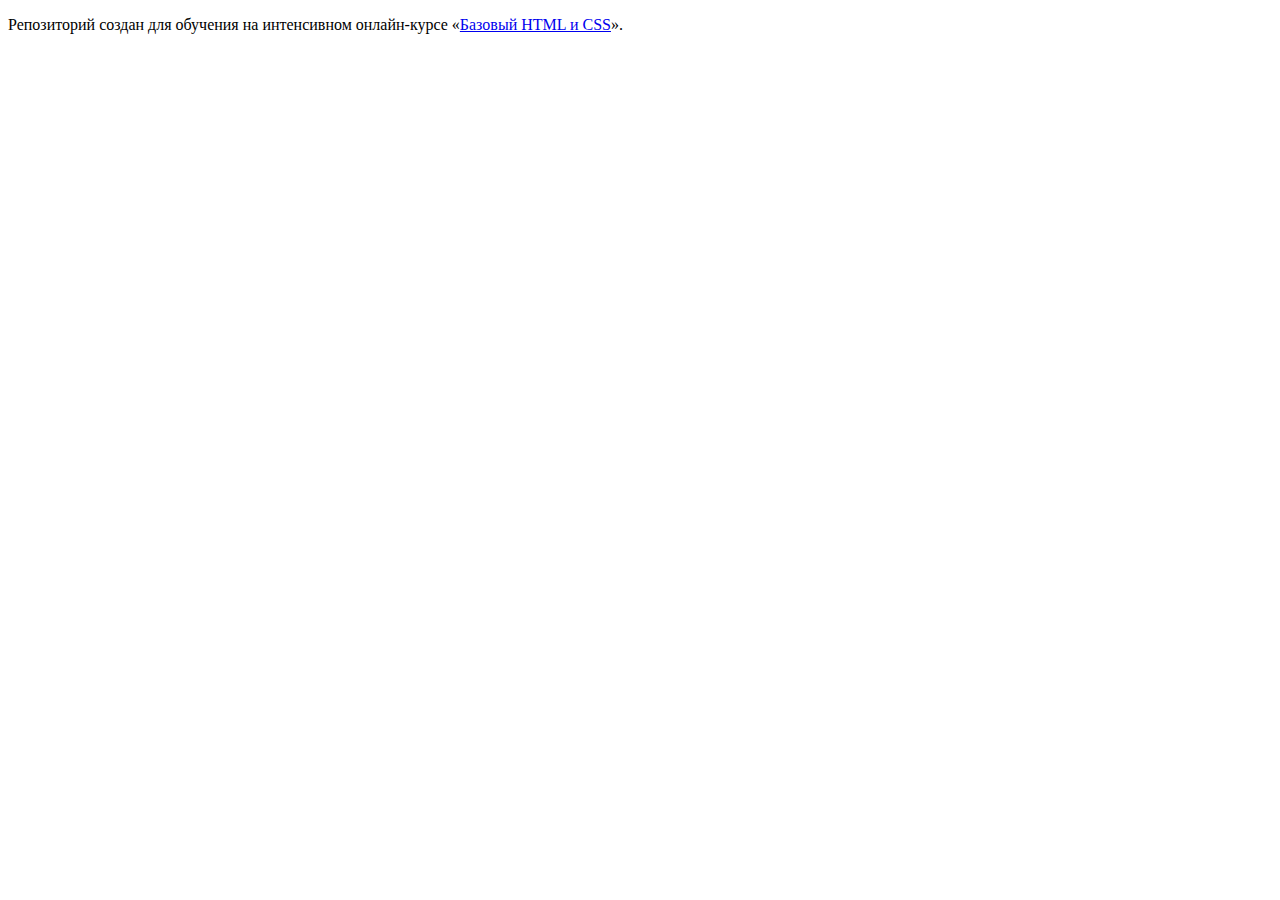
==== index.html @ e2244302 ":hatching_chick:" ====
<!DOCTYPE html>
<html lang="ru">
  <head>
    <meta charset="utf-8">
    <title>HTML Academy: Седона</title>
  </head>
  <body>

    <p>Репозиторий создан для обучения на интенсивном онлайн‑курсе «<a href="https://htmlacademy.ru/intensive/htmlcss">Базовый HTML и CSS</a>».</p>

  </body>
</html>
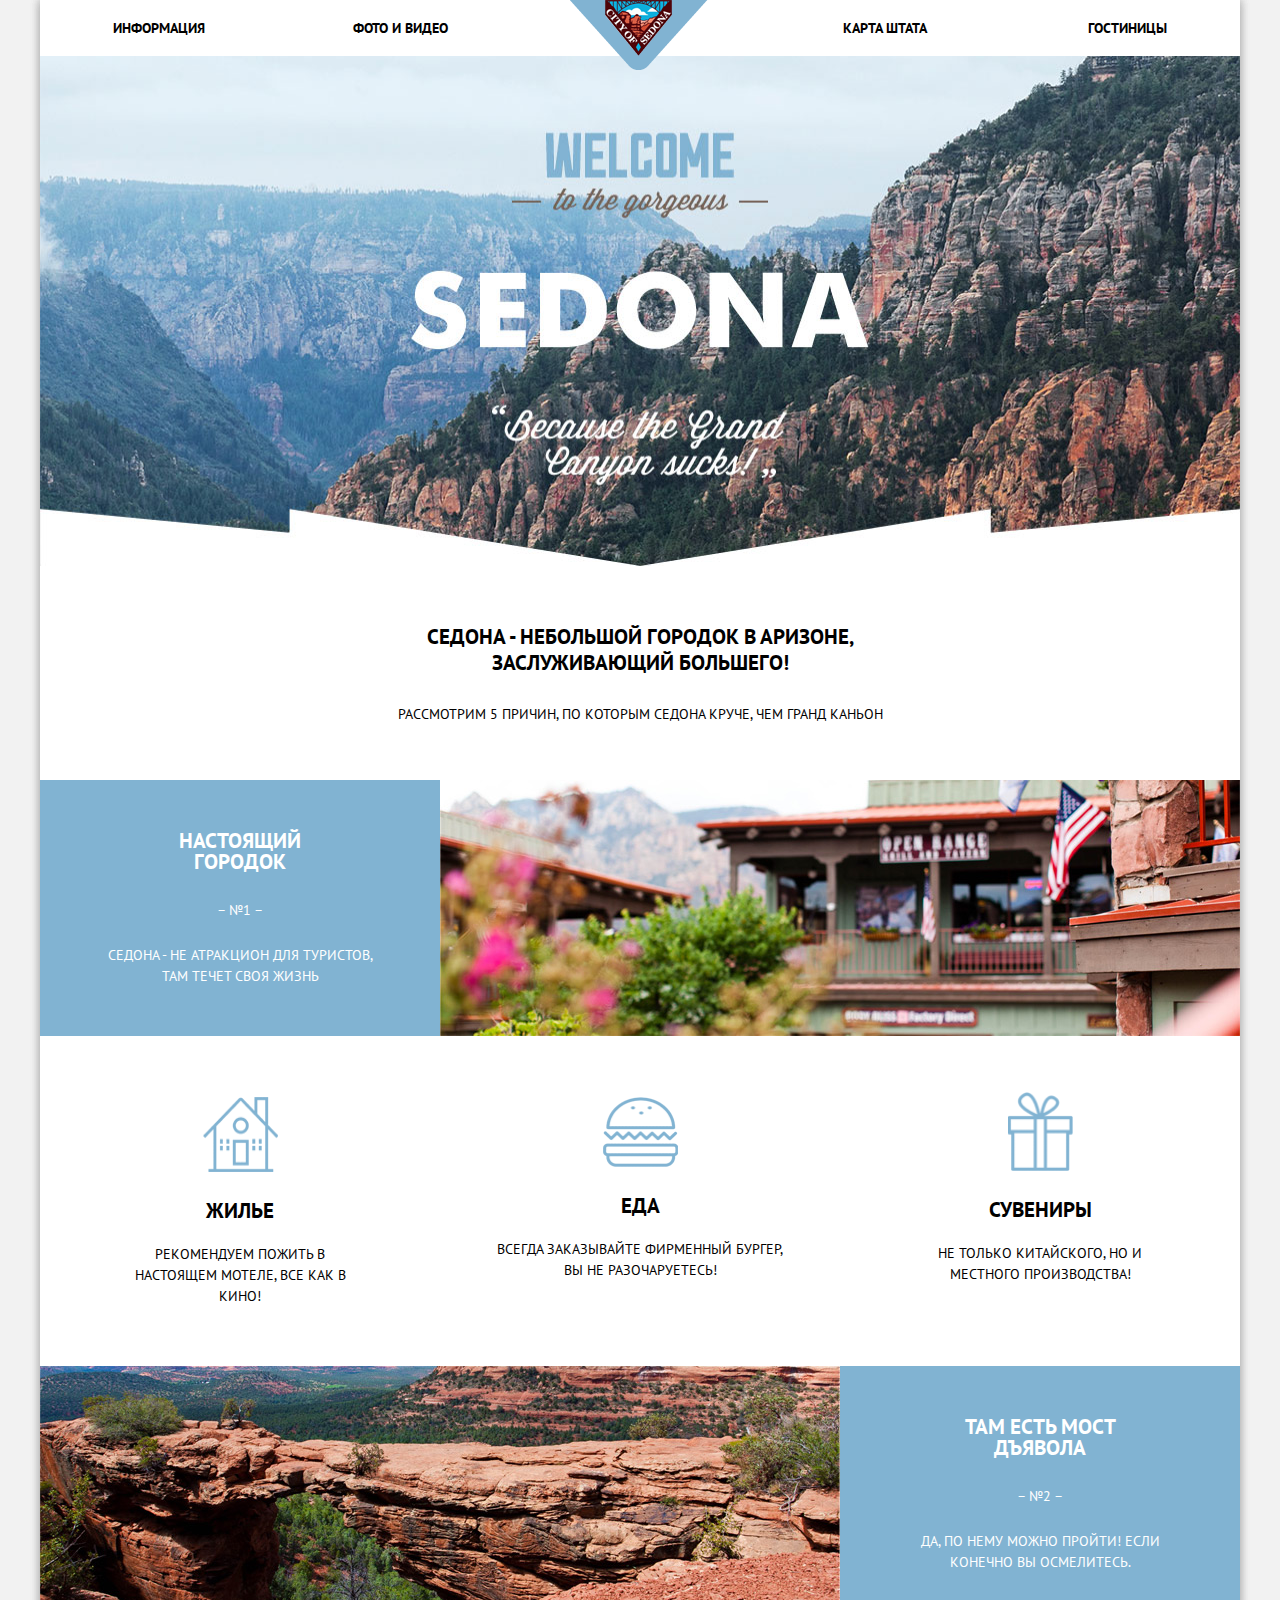
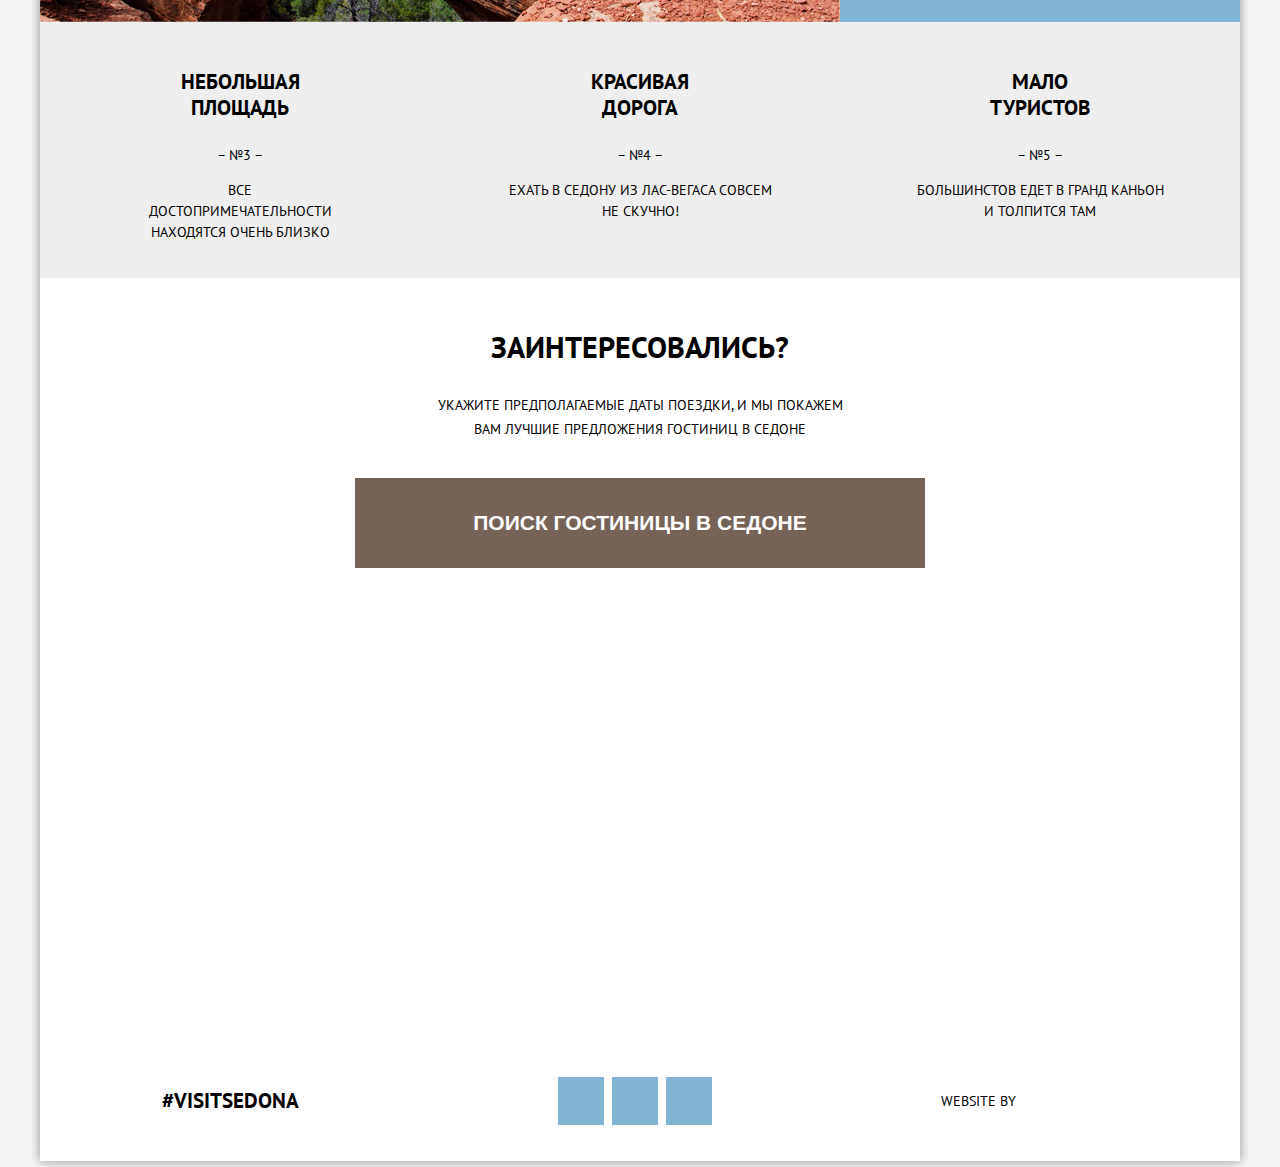
==== commit bc6263d6: "no message" ====
--- a/index.html
+++ b/index.html
@@ -1,12 +1,151 @@
 <!DOCTYPE html>
 <html lang="ru">
-  <head>
-    <meta charset="utf-8">
-    <title>HTML Academy: Седона</title>
-  </head>
-  <body>
-
-    <p>Репозиторий создан для обучения на интенсивном онлайн‑курсе «<a href="https://htmlacademy.ru/intensive/htmlcss">Базовый HTML и CSS</a>».</p>
-
-  </body>
-</html>
+    <head>
+        <meta charset="utf-8">
+        <title>Welcome Sedona</title>
+        <link rel="stylesheet" href="css/normalize.css">
+        <link href="https://fonts.googleapis.com/css?family=PT+Sans:400,700&subset=cyrillic" rel="stylesheet">
+        <link href="css/style_sedona.css" rel="stylesheet" type="text/css">
+    </head>
+    <body class="background_index">
+<!--Меню-хэйдер-->
+        <header class="main_header">
+            <div class="container clearfix">
+                <a href="sedona_index.html"><img class="logo" src="img/sedona_logo.png" width="138" height="70" alt="Sedona"></a>
+                <nav class="main_navigation">
+                    <ul class="main">
+                        <li class="main_1">
+                            <a href="#">Информация</a>
+                        </li>
+                        <li class="main_2">
+                            <a href="#">Фото и Видео</a>
+                        </li>
+                        <li class="main_3">
+                            <a href="sedona_hotels.html">Гостиницы</a>
+                        </li>
+                        <li class="main_4">
+                            <a href="#">Карта штата</a>
+                        </li>
+                    </ul>
+                </nav>
+            </div>
+        </header>
+        <main class="container clearfix">
+<!--Welcome Sedona-->
+            <div class="sedona_welcome">
+                <img class="welcome" src="img/welcome_sedona.jpg" width="1200" height="510" alt="Welcome sedona">
+                <div class="sedona_text">
+                    <h2 class="text_1">Седона - небольшой городок в Аризоне, заслуживающий большего!</h2>
+                    <p class="text_2">Рассмотрим 5 причин, по которым Седона круче, чем Гранд Каньон</p>
+                </div>
+            </div>
+<!--Блок с фото-->
+            <div class="blue_class">
+            <div class="blue">
+                <h2 class="text_3">Настоящий городок</h2>
+                <div class="namber_1">&ndash; №1 &ndash;</div>
+                <p class="text_4">Седона - не атракцион для туристов, там течет своя жизнь</p>
+            </div>
+            <div class="blue_img">
+                <img class="img" src="img/a_real_town.jpg" width="800" height="256" alt="Настоящий городок">
+            </div>
+            </div>
+<!--Блоки с картинками-->
+            <div class="white_class">
+            <div class="white_1">
+                <img class="img_1" src="img/housing.png" width="75" height="75" alt="Жилье">
+                <h2 class="text_1">Жилье</h2>
+                <p class="text_2">Рекомендуем пожить в настоящем мотеле, все как в кино!</p>
+            </div>
+            <div class="white_2">
+                <img class="img_2" src="img/food.png" width="75" height="70" alt="Еда">
+                <h2 class="text_1">Еда</h2>
+                <p class="text_2">Всегда заказывайте фирменный бургер, вы не разочаруетесь!</p>
+            </div>
+            <div class="white_3">
+                <img class="img_3" src="img/souvenirs.png" width="65" height="79" alt="Сувениры">
+                <h2 class="text_1">Сувениры</h2>
+                <p class="text_2">Не только китайского, но и местного производства!</p>
+            </div>
+            </div>
+<!--Блок с фото-->
+            <div class="blue_class_2">
+                <div class="blue_img_1">
+                    <img class="img" src="img/bridge_devil.jpg" width="800" height="256" alt="Мост дьявола">
+                </div>
+            <div class="blue_1">
+                <h2 class="text_3">Там есть мост дъявола</h2>
+                <div class="namber_1">&ndash; №2 &ndash;</div>
+                <p class="text_4">Да, по нему можно пройти! Если конечно вы осмелитесь.</p>
+            </div>
+            </div>
+<!--Блоки без картинок-->
+            <div class="no_img">
+            <div class="gray_1">
+                <h2 class="text_1">Небольшая площадь</h2>
+                <div class="nambe">&ndash; №3 &ndash;</div>
+                <p class="text_2">Все достопримечательности находятся очень близко</p>
+            </div>
+            <div class="gray_2">
+                <h2 class="text_1">Красивая дорога</h2>
+                <div class="namber">&ndash; №4 &ndash;</div>
+                <p class="text_2">Ехать в Седону из Лас-Вегаса совсем не скучно!</p>
+            </div>
+            <div class="gray_3">
+                <h2 class="text_1">Мало туристов</h2>
+                <div class="namber">&ndash; №5 &ndash;</div>
+                <p class="text_2">Большинстов едет в Гранд Каньон и толпится там</p>
+            </div>
+            </div>
+<!--Текст-->
+            <div class="bottom_text">
+                <b class="text_5">Заинтересовались?</b>
+                <p class="text_6">Укажите предполагаемые даты поездки, и мы покажем вам лучшие предложения гостиниц в Седоне</p>
+            </div>
+<!--Форма поиска гостиниц-->
+            <div class="the_form">
+                    <button type="button" class="hotel">Поиск гостиницы в Седоне</button>
+                <form class="form_date" action="location.href='/'" method="get">
+                <div class="form_container">
+                    <label class="date date_1" for="date_number">Дата заезда:</label>
+                    <input class="field field_1" type="text" name="date_number" id="date_number" value="" placeholder="24 апреля 2016">
+                        <div class="calendar_1"></div>
+                    <label class="date date_2" for="date_number_1">Дата выезда:</label>
+                    <input class="field field_2" type="text" name="date_number_1" id="date_number_1" value="" placeholder="24 апреля 2016">
+                        <div class="calendar_2"></div>
+                <div class="number">
+                    <label class="adult" for="date_number_2">Взрослые:</label><button class="minus" type="button">&minus;</button><input class="field_mail" type="text" name="date_number_2" id="date_number_2" value="" placeholder="0"><button type="button" class="plus">&plus;</button>
+                    <label class="children" for="date_number_3">Дети:</label><button class="minus" type="button">&minus;</button><input class="field_mail" type="text" name="date_number_3" id="date_number_3" value="" placeholder="0"><button class="plus" type="button">&plus;</button>
+                </div>
+                    <button type="submit" class="to_find" value="go">Найти</button>
+                </form>
+                </div>
+            </div>
+<!--Карта-->
+            <div class="map">
+            <div class="map_img">
+                <iframe src="https://www.google.com/maps/embed?pb=!1m18!1m12!1m3!1d593490.4819024269!2d-112.06731503618497!3d34.74040788567775!2m3!1f0!2f0!3f0!3m2!1i1024!2i768!4f13.1!3m3!1m2!1s0x872da132f942b00d%3A0x5548c523fa6c8efd!2z0KHQtdC00L7QvdCwLCDQkNGA0LjQt9C-0L3QsCA4NjMzNg!5e0!3m2!1sru!2sus!4v1472592412136" width="1200" height="593" style="border:0" allowfullscreen=""></iframe>
+            </div>
+            </div>
+        </main>
+<!--Футер-->
+        <footer class="footer">
+            <div class="container clearfix">
+                <div class="main_footer">
+                    <span class="footer_text">#visitsedona</span>
+                <div class="footer_social">
+                    <a class="social_btn social_btn_tw" href="#">Twitter</a>
+                    <a class="social_btn social_btn_fb" href="#">Facebook</a>
+                    <a class="social_btn social_btn_yt" href="#">Youtube</a>
+                </div>
+                <div class="footer_copyright">
+                    <p class="footer_text_1">Website by</p>
+                    <a class="footer_img" href="https://htmlacademy.ru"></a>
+                </div>
+                </div>
+            </div>
+        </footer>
+        <script src="js/jquery-3.1.0.min.js"></script>
+        <script src="js/script.js"></script>
+    </body>
+</html>--- a/css/style_sedona.css
+++ b/css/style_sedona.css
@@ -0,0 +1,1219 @@
+html,
+body {
+    font-family: PT Sans, Arial;
+    font-size: 14px;
+    line-height: 21px;
+    color: #000000;
+    text-transform: uppercase;
+    background: #f2f2f2;
+    width: 1200px;
+    margin: 0 auto;
+    box-shadow: 
+        1px 0 10px 0 rgba(0, 0, 0, 0.1),
+        -1px 0 10px 0 rgba(0, 0, 0, 0.1);
+}
+
+.background_index {
+    background-color: #ffffff;
+}
+
+.background_hotels {
+    background: #ffffff url(../img/background_hotels.jpg) no-repeat;
+    background-size: 1200px 218px;
+    background-position: center top 55px;
+}
+
+.clearfix::after {
+    content: "";
+    display: table;
+    clear: both;
+}
+
+.container {
+    position: relative;
+    width: 1200px;
+    margin: 0 auto;
+}
+
+/*Меню*/
+
+.main_header {
+    margin: 0 auto;
+}
+
+.logo {
+    position: absolute;
+    left: 530px;
+    z-index: 1;
+}
+
+.main_navigation {
+    margin: 0 73px;
+    min-height: 56px;
+    font-weight: bold;
+}
+
+.main_1 {
+    float: left;
+    width: 240px;
+    text-align: left;
+}
+
+.main_2 {
+    float: left;
+    width: 240px;
+    text-align: left;
+}
+
+.main_3 {
+    float: right;
+    width: 240px;
+    text-align: right;
+}
+
+.main_4 {
+    float: right;
+    width: 240px;
+    text-align: right;
+}
+
+.main_navigation a {
+    display: block;
+    padding: 15px 0;
+    color: #000000;
+    text-decoration: none;
+}
+
+.main_navigation a:hover {
+    color: #81b3d2;
+}
+
+.main_navigation a:active {
+    color: #b2b2b2;
+}
+
+.activ_menu a {
+    display: block;
+    padding: 15px 0;
+    color: #766357;
+    text-decoration: none;
+    cursor: pointer;
+}
+
+.activ_menu a:hover {
+    color: #8a7d75;
+}
+
+.activ_menu a:active {
+    color: #d6d0cc;
+}
+
+.main {
+    margin: 0;
+    padding: 0;
+    list-style: none;
+    font-size: 0;
+}
+
+.main_navigation li {
+    display: inline-block;
+    vertical-align: top;
+    font-size: 14px;
+    line-height: 26px;
+}
+
+/*Главная страница, основная часть*/
+
+.sedona_welcome {
+    width: 1200px;
+    height: 724px;
+}
+
+.sedona_text {
+    width: 576px;
+    margin: 0 auto;
+    text-align: center;
+}
+
+.text_1 {
+    margin-top: 52px;
+    margin-bottom: 28px;
+    font-size: 21px;
+    line-height: 26px;
+}
+
+.text_2 {
+    margin-bottom: 52px;
+}
+
+/*Блоки с фото*/
+
+.blue {
+    float:left;
+    background: #81b3d2;
+    width: 400px;
+    height: 170px;
+    padding-top: 33px;
+    padding-bottom: 53px;
+    color: #ffffff;
+    text-align: center;
+}
+
+.blue .text_3 {
+    padding-bottom: 10px;
+    padding-left: 139px;
+    padding-right: 139px;
+}
+
+.blue .text_4 {
+    padding-top: 10px;
+    padding-left: 56px;
+    padding-right: 56px;
+}
+
+.blue_img {
+    float: left;
+    line-height: 1px;
+}
+
+.blue_1 {
+    float:left;
+    background: #81b3d2;
+    width: 400px;
+    height: 170px;
+    padding-top: 33px;
+    padding-bottom: 53px;
+    color: #ffffff;
+    text-align: center;
+}
+
+.blue_1 .text_3 {
+    padding-bottom: 10px;
+    padding-left: 120px;
+    padding-right: 120px;
+}
+
+.blue_1 .text_4 {
+    padding-top: 10px;
+    padding-left: 49px;
+    padding-right: 49px;
+}
+
+.blue_img_1 {
+    float: left;
+    line-height: 1px;
+}
+
+/*Блоки с картинкой*/
+
+.white_class {
+    float: left;
+    text-align: center;
+    height: 242px;
+    padding-bottom: 88px;
+}
+
+.img_1 {
+    text-align: center;
+    margin-top: 61px;
+}
+
+.img_2 {
+    text-align: center;
+    margin-top: 61px;
+}
+
+.img_3 {
+    text-align: center;
+    margin-top: 56px;
+}
+
+.white_1 {
+    float:left;
+    width: 400px;
+}
+
+.white_2 {
+    float: left;
+    width: 400px;
+}
+
+.white_3 {
+    float:right;
+    width: 400px;
+}
+
+.white_1 .text_1 {
+    margin-top: 20px;
+    margin-bottom: 0px;
+}
+
+.white_1 .text_2 {
+    margin: 0 73px;
+    margin-top: 20px;
+}
+
+.white_2 .text_1 {
+    margin-top: 20px;
+    margin-bottom: 0px;
+}
+
+.white_2 .text_2 {
+    margin: 0 55px;
+    margin-top: 20px;
+}
+
+.white_3 .text_1 {
+    margin-top: 20px;
+    margin-bottom: 0px;
+}
+
+.white_3 .text_2 {
+    margin: 0 63px;
+    margin-top: 20px;
+}
+
+/*Блоки без картинки*/
+
+.no_img {
+    float: left;
+    background: #eeeeee;
+    text-align: center;
+    height: 256px;
+}
+
+.gray_1 {
+    float: left;
+    width: 400px;
+}
+
+.gray_2 {
+    float: left;
+    width: 400px;
+}
+
+.gray_3 {
+    float: left;
+    width: 400px;
+}
+
+.gray_1 .text_1 {
+     margin: 47px 140px 24px 140px;
+}
+
+.gray_1 .text_2 {
+    margin: 0 96px;
+    margin-top: 14px;
+}
+
+.gray_2 .text_1 {
+    margin: 47px 150px 24px 150px;
+}
+
+.gray_2 .text_2 {
+    margin: 0 68px;
+    margin-top: 14px;
+}
+
+.gray_3 .text_1 {
+     margin: 47px 150px 24px 150px;
+}
+
+.gray_3 .text_2 {
+    margin: 0 70px;
+    margin-top: 14px;
+}
+
+/*Текст*/
+
+.bottom_text {
+    clear: both;
+    width: 576px;
+    height: 193px;
+    margin: 0 auto;
+    padding-top: 57px;
+    padding-bottom: 40px;
+    text-align: center;
+}
+
+.text_5 {
+    font-size: 30px;
+    line-height: 24px
+}
+
+.text_6 {
+    padding-top: 29px;
+    margin: 0 75px;
+    line-height: 24px
+}
+
+/*Выпадающая форма*/
+
+.hotel {
+    float: left;
+    position: absolute;
+    bottom: 473px;
+    left: 315px;
+    width: 570px;
+    background: #766357;
+    color: #ffffff;
+    padding: 33px 0;
+    font-size: 21px;
+    font-weight: bold;
+    text-align: center;
+    text-transform: uppercase;
+    border: none;
+    outline: none;
+    z-index: 3;
+    cursor: pointer;
+}
+
+.form_date {
+    display: none;
+    position: absolute;
+    float: left;
+    width: 570px;
+    margin: 0 315px;
+    z-index: 2;
+    background: #ffffff;
+    box-shadow: 0 5px 10px 0 rgba(0, 0, 0, 0.1);
+    font-weight: bold;
+}
+
+.animation {
+    display: block;
+    animation: bounce 0.1s;
+}
+
+@keyframes bounce {
+    0%{height: 0;}
+    100%{height: 350px;}
+}
+
+@keyframes to_find {
+    0%{opacity: 0;}
+    100%{opacity: 1;}
+}
+
+.form_container {
+    width: 460px;
+    margin: 55px 55px;
+}
+
+.date_1 {
+    padding-right: 21px;
+    animation: to_find 0.5s;
+}
+
+
+.date_2 {
+    padding-right: 18px;
+}
+
+.field {
+    position: relative;
+    width: 335px;
+    padding: 10px 0px 10px 10px;
+    background: #f2f2f2;
+    border: none;
+    outline: none;
+    text-transform: uppercase;
+    animation: to_find 0.5s;
+}
+
+.field:hover {
+    background: #ebebeb;
+}
+
+.field:focus {
+    background: #ffffff;
+    outline: 2px solid #ebebeb;
+}
+
+.field_1 {
+    margin-bottom: 30px;
+}
+
+.field_2 {
+    margin-bottom: 30px;
+}
+
+.calendar_1 {
+    position: absolute;
+    background-image: url(../img/spritesheet.png);
+    background-position: -5px -288px;
+    background-position:  no-repeat;
+    width: 30px;
+    height: 30px;
+    left: 480px;
+    top: 65px;
+    z-index: 3;
+    cursor: pointer;
+    animation: to_find 0.5s;
+}
+
+.calendar_2 {
+    position: absolute;
+    background-image: url(../img/spritesheet.png);
+    background-position: -5px -288px;
+    background-position:  no-repeat;
+    width: 30px;
+    height: 30px;
+    left: 480px;
+    top: 135px;
+    z-index: 3;
+    cursor: pointer;
+    animation: to_find 0.5s;
+}
+
+.calendar_1:hover {
+    background-position: -5px -354px;
+}
+
+.calendar_2:hover {
+    background-position: -5px -354px;
+}
+
+.calendar_1:active {
+    background-position: -5px -460px;
+}
+
+.calendar_2:active {
+    background-position: -5px -460px;
+}
+
+.field_mail {
+    width: 40px;
+    padding: 5px 0;
+    border: none;
+    outline: none;
+    background: #f2f2f2;
+    text-align: center;
+    line-height: 26px;
+    vertical-align: top;
+    text-transform: uppercase;
+    border: none;
+    animation: to_find 0.5s;
+}
+
+.field_mail:hover {
+    background: #ebebeb;
+}
+
+.field_mail:focus {
+    background: #ffffff;
+    outline: 2px solid #ebebeb;
+}
+
+.minus {
+    width: 40px;
+    padding: 5px 0;
+    border: none;
+    outline: none;
+    background: #f2f2f2;
+    color: #a9a9a9;
+    font-size: 21px;
+    line-height: 26px;
+    vertical-align: top;
+    cursor: pointer;
+    animation: to_find 0.5s;
+}
+
+.minus:hover {
+    color: #000000;
+}
+
+.minus:active {
+    color: #81b3d2;
+}
+
+.plus {
+    width: 40px;
+    padding: 5px 0;
+    border: none;
+    outline: none;
+    background: #f2f2f2;
+    color: #a9a9a9;
+    font-size: 21px;
+    line-height: 26px;
+    cursor: pointer;
+    animation: to_find 0.5s;
+}
+
+.plus:hover {
+    color: #000000;
+}
+
+.plus:active {
+    color: #81b3d2;
+}
+
+.adult {
+    padding-right: 38px;
+    animation: to_find 0.5s;
+}
+
+.children {
+    padding-right: 22px;
+    padding-left: 45px;
+    animation: to_find 0.5s;
+}
+
+.to_find {
+    display: inline-block;
+    width: 460px;
+    margin-top: 55px;
+    border: none;
+    outline: none;
+    font-size: 21px;
+    line-height: 26px;
+    font-weight: bold;
+    text-transform: uppercase;
+    color: #ffffff;
+    background: #81b3d2;
+    padding: 15px 190px;
+    cursor: pointer;
+    animation: to_find 0.5s;
+}
+
+.to_find:hover {
+    background: #669ec0;
+}
+
+.to_find:active {
+    color: rgba(255, 255, 255, 0.3);
+}
+
+.map {
+    position: relative;
+    height: 473px;
+}
+
+.map_img {
+    position: absolute;
+    height: 593px;
+    width: 1200px;
+}
+
+input::-webkit-input-placeholder {
+  font-weight: 700;
+  color: black;
+  text-transform: uppercase;
+
+  opacity: 1;
+}
+
+input::-moz-placeholder {
+  font-weight: 700;
+  color: black;
+  text-transform: uppercase;
+
+  opacity: 1;
+}
+
+input:-ms-input-placeholder {
+  font-weight: 700;
+  color: black;
+  text-transform: uppercase;
+
+  opacity: 1;
+}
+
+/*hotels, основная часть*/
+
+
+/*Фильтр-checkbox*/
+
+.choice_form {
+    width: 1060px;
+    height: 218px;
+    margin: 0 70px;
+}
+
+.name_list {
+    font-size: 16px;
+    line-height: 21px;
+    font-weight: bold;
+    color: #ffffff;
+}
+
+.list {
+    list-style: none;
+    padding-left: 0;
+    padding-top: 20px;
+}
+
+.list li {
+    padding-bottom: 20px;
+}
+
+.list_1 {
+    position: relative;
+    color: #ffffff;
+    margin-left: 15px;
+    font-size: 14px;
+    line-height: 21px;
+    vertical-align: top;
+}
+
+.list input[type="checkbox"] {
+    display: none;
+}
+
+.list input[type="checkbox"] + label {
+    cursor: pointer;
+}
+
+.list input[type="checkbox"] + label::before {
+    content: "";
+    display: inline-block;
+    height: 26px;
+    width: 22x;
+    margin: 0 5px 0 0;
+    background-image: url(../img/spritesheet.png);
+    background-repeat: no-repeat;
+}
+
+.list input[type="checkbox"] + label::before {
+    width: 26px;
+    height: 22px;
+    background-position: -5px -5px;
+}
+
+.list input[type="checkbox"]:checked + label::before {
+    width: 26px;
+    height: 22px;
+    background-position: -5px -37px;
+}
+
+.list input[type="checkbox"]:disabled + label::before {
+    width: 26px;
+    height: 22px;
+    background-position: -5px -150px;
+}
+
+.list input[type="checkbox"]:checked:disabled + label::before {
+    width: 26px;
+    height: 22px;
+    background-position: -5px -182px;
+}
+
+.main_form_1 {
+    float: left;
+    width: 240px;
+    margin-top: 30px;
+}
+
+.main_form_1 ul {
+    margin: 0;
+}
+
+.main_form_2 {
+    float: left;
+    width: 288px;
+    margin-top: 30px;
+}
+
+.main_form_2 ul {
+    margin: 0;
+}
+
+/*Сложный фильтр*/
+
+.main_form_3 {
+    float: right;
+    margin: 30px 0;
+    width: 330px;
+    color: #ffffff;
+    text-transform: uppercase;
+}
+
+.filter_range_title {
+    margin-bottom: 9px;
+    font-weight: 600;
+    font-size: 16px;
+    line-height: 21px;
+}
+
+.price_controls {
+    position: relative;
+    height: 36px;
+    margin-bottom: 20px;
+    font-size: 0;
+    border: 2px solid #ffffff;
+    border-radius: 2px;
+}
+
+.price_controls::after {
+    content: "";
+    position: absolute;
+    top: 50%;
+    left: 50%;
+    width: 2px;
+    height: 22px;
+    background: #ffffff;
+    transform: translate(-50%, -50%);
+}
+
+.price_controls label {
+    display: inline-block;
+    font-size: 14px;
+    line-height: 38px;
+    vertical-align: top;
+    cursor: pointer;
+}
+
+.price_controls .min_price,
+.price_controls .max_price {
+    width: 90px;
+    padding-left: 65px;
+}
+
+.price_controls input {
+    width: 50px;
+    margin: 0;
+    color: inherit;
+    font: inherit;
+    background: none;
+    border: none;
+    outline: none;
+}
+
+.range_controls {
+    position: relative;
+    margin-bottom: 32px;
+}
+
+.range_controls .scale {
+    height: 2px;
+    background: rgba(255, 255, 255, 0.3);
+}
+
+.range_controls .bar {
+    width: 80%;
+    height: 2px;
+    background: #ffffff;
+}
+
+.range_toggle {
+    position: absolute;
+    top: -9px;
+    width: 4px;
+    height: 4px;
+    background: #ababab;
+    border: 8px solid #ffffff;
+    border-radius: 50%;
+    box-shadow: 0 2px 1px 0 rgba(0, 1, 1, 0.2);
+    cursor: pointer;
+}
+
+.range_toggle:hover {
+    background: #1c4f80;
+}
+
+.range_toggle_min {
+    left: 0;
+}
+
+.range_toggle_max {
+    left: 80%;
+}
+
+.btn_transparent {
+    display: block;
+    margin: 0 auto;
+    padding: 6px 35px;
+    font-size: 14px;
+    line-height: 20px;
+    color: #ffffff;
+    text-transform: uppercase;
+    background: transparent;
+    border: 2px solid #ffffff;
+    border-radius: 2px;
+    outline: none;
+    cursor: pointer;
+}
+
+.btn_transparent:hover {
+    color: #000000;
+    background: #ffffff;
+}
+
+/*Фильтр-сортировака*/
+
+.dop_text {
+    float: left;
+    width: 1200px;
+    border-bottom: 1px solid rgba(0, 0, 0, 0.1);
+}
+
+.choice_list {
+    margin: 0;
+    padding: 0;
+    list-style: none;
+}
+
+.sorting {
+    margin-left: 70px;
+    padding: 32px 0;
+}
+
+.dop_text li {
+    display: inline;
+    padding-right: 30px;
+    vertical-align: top;
+}
+
+.dop_text_1 {
+    float: left;
+    width: 120px;
+    font-size: 21px;
+    line-height: 26px;
+    font-weight: bold;
+    margin-top:  -3px;
+    padding-right: 40px;
+}
+
+.dop_text_2 {
+    float: left;
+    width: 120px;
+    font-size: 12px;
+    line-height: 18px;
+    padding-top: 2px;
+}
+
+.dop_text_3 {
+    text-decoration: none;
+    font-size: 12px;
+    line-height: 18px;
+    color: #d6d0cc;
+    border-bottom: 1px dotted #81b3d2;
+}
+
+.dop_text_3:hover {
+    font-size: 12px;
+    line-height: 18px;
+    color: #81b3d2;
+    border-bottom: 1px dotted #81b3d2;
+}
+
+.dop_text_3:active {
+    font-size: 12px;
+    line-height: 18px;
+    color: #000000;
+    border: none;
+}
+
+.active {
+    font-size: 12px;
+    line-height: 18px;
+    color: #81b3d2;
+    border: none;
+    cursor: pointer;
+}
+
+.triangle {
+    position: absolute;
+    bottom: 490px;
+    right: 73px;
+}
+
+.triangle_no_active {
+    text-decoration: none;
+    color: #cccccc;
+}
+
+.triangle_no_active:hover {
+    color: #000000;
+}
+
+.triangle_no_active:active {
+    color: #81b3d2;
+}
+
+.triangle_active {
+    color: #81b3d2;
+    cursor: pointer;
+}
+
+
+/*Блоки-гостиницы*/
+
+.hotels_container {
+    width: 1200px;
+    margin-top: 90px;
+}
+
+.choice_hotels {
+    padding: 0 70px;
+    border-bottom: 1px solid rgba(0, 0, 0, 0.1);
+}
+
+.hotels {
+    float: left;
+    padding: 30px 0;
+    width: 530px;
+    margin-right: 290px;   
+}
+
+.head {
+    display: inline-block;
+    text-decoration: none;
+    font-size: 21px;
+    line-height: 26px;
+    font-weight: bold;
+    color: #000000;
+    margin-top: -10px;
+}
+
+.head:hover {
+    color: #81b3d2;
+}
+
+.head:active {
+    color: #b2b2b2;
+}
+
+.img_hotels {
+    display: inline-block;
+    margin-right: 30px;
+    vertical-align: top;
+}
+
+.block_hotels {
+    display: inline-block;
+    width: 260px;
+    vertical-align: top;
+}
+
+.text_hotels_1 {
+    float: left;
+    width: 110px;
+    margin-right: 3px;
+    margin-bottom: 13px;
+    padding-top: 10px;
+}
+
+.text_hotels_2 {
+    float: left;
+    width: 140px;
+    margin-bottom: 13px;
+    padding-top: 10px;
+}
+
+.detailed_button {
+    width: 110px;
+    text-decoration: none;
+    color: #ffffff;
+    font-weight: bold;
+    background: #81b3d2;
+    padding: 5px 15px;
+    margin-right: 3px;
+}
+
+.detailed_button:hover {
+    background: #669ec0;
+}
+
+.detailed_button:active {
+    color: rgba(255, 255, 255, 0.3);
+}
+
+.reservation_buttom {
+    width: 140px;
+    border: none;
+    color: #ffffff;
+    font-weight: bold;
+    text-decoration: none;
+    background: #766357;
+    padding: 5px 15px;
+}
+
+.reservation_buttom:hover {
+    background: #604e43;
+}
+
+.reservation_buttom:active {
+    color: rgba(255, 255, 255, 0.3);
+}
+
+.star {
+    float:right;
+    width: 240px;
+    padding-top: 10px;
+    padding-bottom: 30px;
+    text-align: right;
+}
+
+.text_hotels_3 {
+    display: inline-block;
+    width: 110px;
+    padding: 5px 0;
+    margin-top: 40px;
+    font-size: 14px;
+    list-style: 21px;
+    background: #f2f2f2;
+    text-align: center;
+}
+
+.star_1 {
+    display: inline-block;
+    margin-left: 90px;
+    margin-top: 15px;
+    background: url(../img/spritesheet.png) no-repeat center;
+    width: 89px;
+    height: 17px;
+    background-position: -5px -123px;
+}
+
+.star_2 {
+    display: inline-block;
+    margin-left: 90px;
+    margin-top: 15px;
+    background: url(../img/spritesheet.png) no-repeat center;
+    width: 42px;
+    height: 17px;
+    background-position: -5px -69px;
+}
+
+.star_3 {
+    display: inline-block;
+    margin-left: 90px;
+    margin-top: 15px;
+    background: url(../img/spritesheet.png) no-repeat center;
+    width: 65px;
+    height: 17px;
+    background-position: -5px -96px;
+}
+
+/*Футер*/
+
+.footer {
+    position: relative;
+    z-index: 2;
+}
+
+.footer:before {
+    position: absolute;
+    content: "";
+    width: 100%;
+    height: 100%;
+    left: 0;
+    top: 0;
+    opacity: .9;
+    background-color: #fff;
+    z-index: -1;
+}
+
+.main_footer {
+    margin: 0 70px;
+    text-align: center;
+}
+
+
+.footer_text {
+    float: left;
+    width: 240px;
+    padding: 47px 0;
+    margin-right: 85px;
+    font-size: 21px;
+    line-height: 26px;
+    font-weight: bold;
+}
+
+.footer_social {
+    float: left;
+    width: 400px;
+    padding: 36px 0;
+    margin-right: 85px;
+}
+
+.social_btn {
+    display: inline-block;
+    width: 46px;
+    height: 48px;
+    margin: 0 2px;
+    font-size: 0;
+    vertical-align: top;
+    text-decoration: none;
+}
+
+.social_btn_tw {
+    background: #81b3d2 url(../img/spritessocial.png) no-repeat center;
+    background-position: 5px -106px;
+}
+                    
+.social_btn_fb {
+    background: #81b3d2 url(../img/spritessocial.png) no-repeat center;
+    background-position: 8px -35px;
+}
+                    
+.social_btn_yt {
+    background: #81b3d2 url(../img/spritessocial.png) no-repeat center;
+    background-position: 3px -142px;
+}
+
+.social_btn_tw:hover {
+    background: #669ec0 url(../img/spritessocial.png) no-repeat center;
+    background-position: 5px -106px;
+}
+                    
+.social_btn_fb:hover {
+    background: #669ec0 url(../img/spritessocial.png) no-repeat center;
+    background-position: 8px -35px;
+}
+                    
+.social_btn_yt:hover {
+    background: #669ec0 url(../img/spritessocial.png) no-repeat center;
+    background-position: 3px -142px;
+}
+
+.social_btn_tw:active {
+    background: #81b3d2 url(../img/spritessocial.png) no-repeat center;
+    background-position: 5px -71px;
+}
+                    
+.social_btn_fb:active {
+    background: #81b3d2 url(../img/spritessocial.png) no-repeat center;
+    background-position: 8px 4px;
+}
+                    
+.social_btn_yt:active {
+    background: #81b3d2 url(../img/spritessocial.png) no-repeat center;
+    background-position: 3px -178px;
+}
+
+.footer_copyright {
+    float: left;
+    width: 240px;
+    padding-top: 36px;
+    padding-bottom: 35px;
+}
+
+.footer_text_1 {
+    display: inline-block;
+    padding-right: 6px;
+}
+
+.footer_img {
+    display: inline-block;
+    vertical-align: middle;
+    padding-top: -5px;
+    background-image: url(../img/spritesheet.png);
+    background-position: no-repeat;
+    width: 113px;
+    height: 39px;
+    background-position: -5px -639px;
+}
+
+.footer_img:hover {
+    width: 113px;
+    height: 39px;
+    background-position: -5px -688px;
+}
+
+.footer_img:active {
+    width: 113px;
+    height: 39px;
+    background-position: -5px -590px;
+}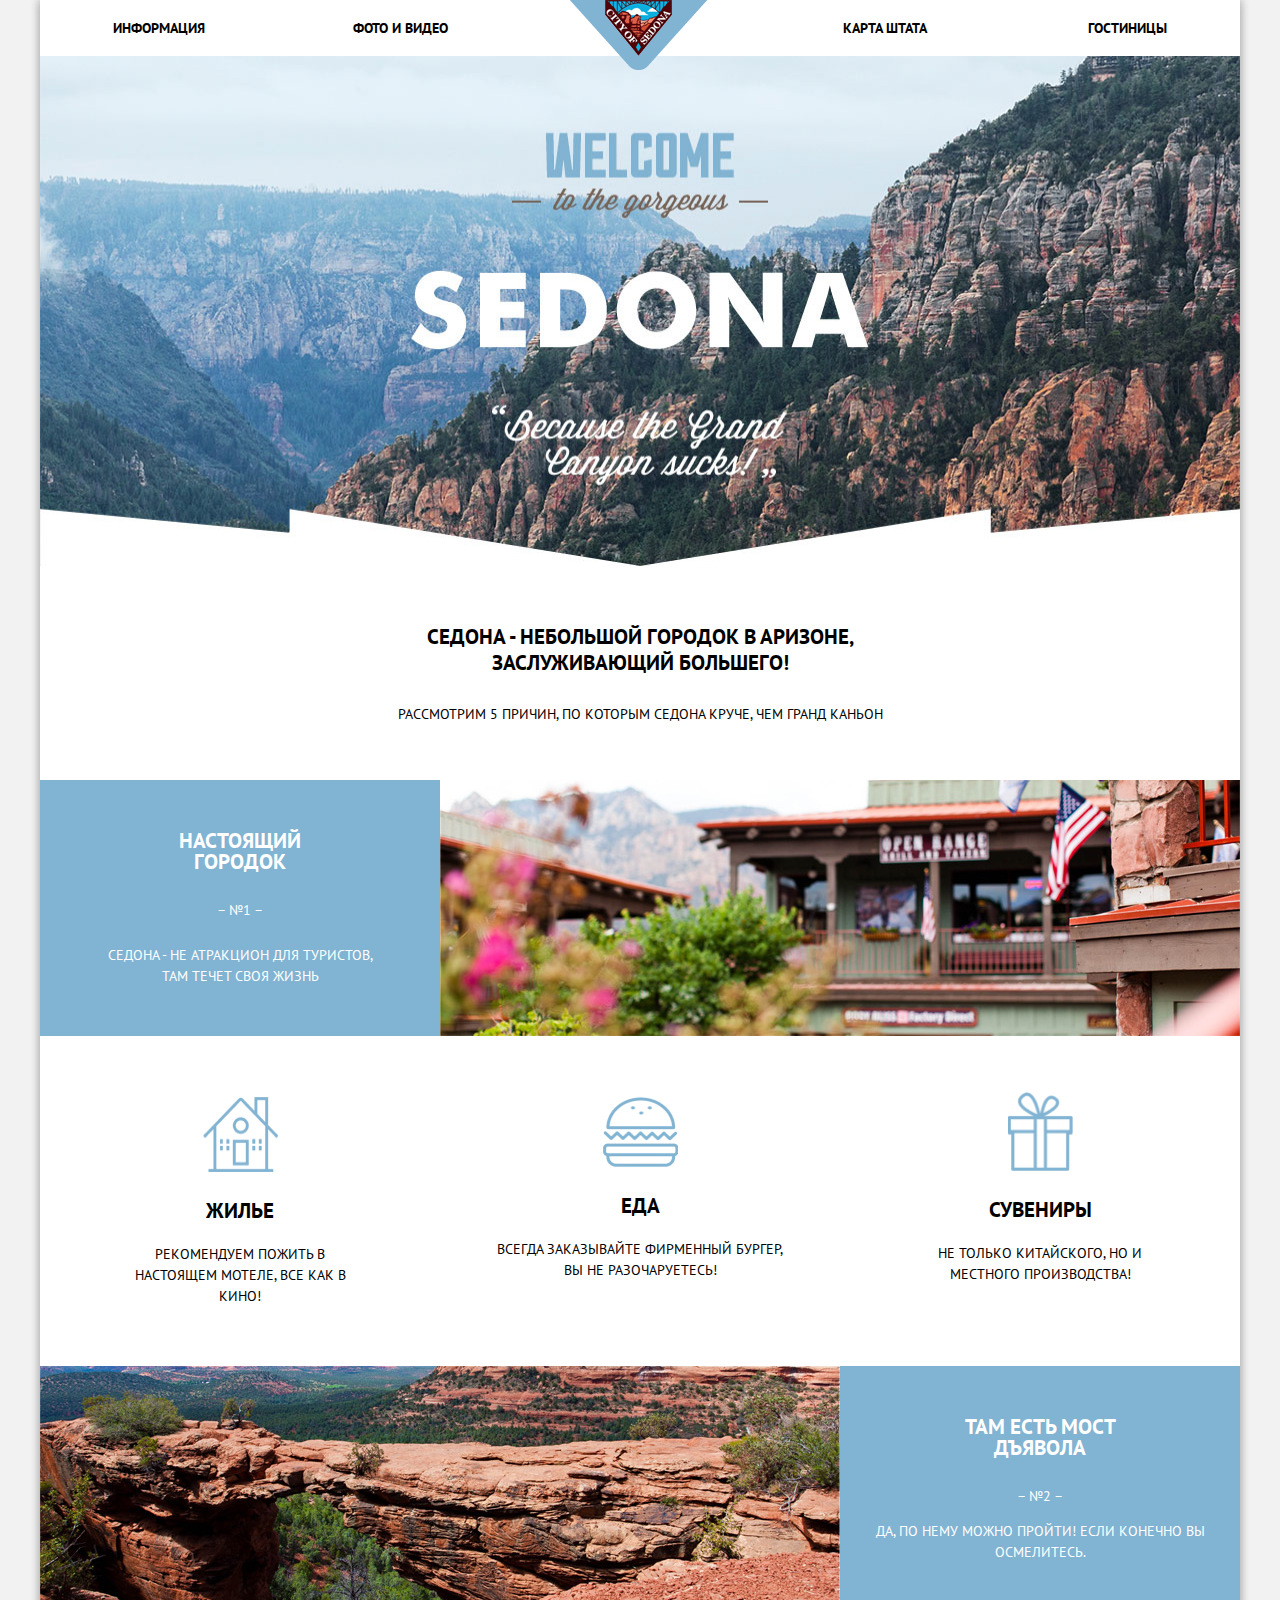
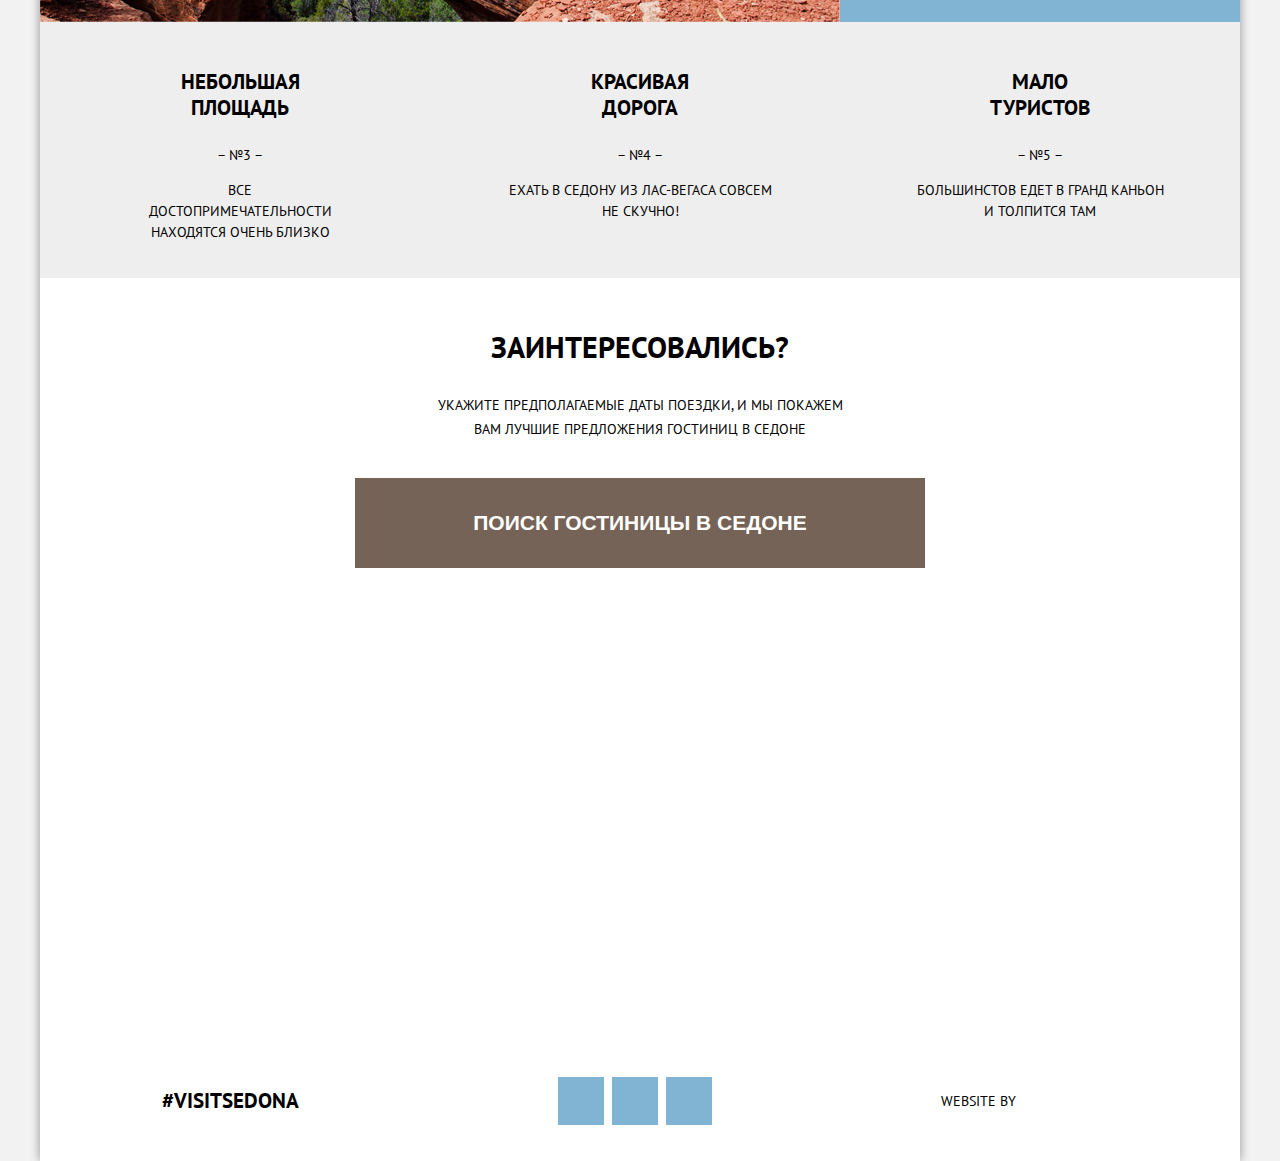
==== commit 0500ca33: "Исправила замечания и добавила файлы min." ====
--- a/index.html
+++ b/index.html
@@ -5,13 +5,13 @@
         <title>Welcome Sedona</title>
         <link rel="stylesheet" href="css/normalize.css">
         <link href="https://fonts.googleapis.com/css?family=PT+Sans:400,700&subset=cyrillic" rel="stylesheet">
-        <link href="css/style_sedona.css" rel="stylesheet" type="text/css">
+        <link href="css/style_sedona_min.css" rel="stylesheet" type="text/css">
     </head>
     <body class="background_index">
 <!--Меню-хэйдер-->
         <header class="main_header">
             <div class="container clearfix">
-                <a href="sedona_index.html"><img class="logo" src="img/sedona_logo.png" width="138" height="70" alt="Sedona"></a>
+                <a href="index.html"><img class="logo" src="img/sedona_logo.png" width="138" height="70" alt="Sedona"></a>
                 <nav class="main_navigation">
                     <ul class="main">
                         <li class="main_1">
@@ -107,24 +107,33 @@
                     <button type="button" class="hotel">Поиск гостиницы в Седоне</button>
                 <form class="form_date" action="location.href='/'" method="get">
                 <div class="form_container">
+                <div class="clearfix">
                     <label class="date date_1" for="date_number">Дата заезда:</label>
                     <input class="field field_1" type="text" name="date_number" id="date_number" value="" placeholder="24 апреля 2016">
                         <div class="calendar_1"></div>
+                </div>
+                <div class="clearfix">
                     <label class="date date_2" for="date_number_1">Дата выезда:</label>
                     <input class="field field_2" type="text" name="date_number_1" id="date_number_1" value="" placeholder="24 апреля 2016">
                         <div class="calendar_2"></div>
-                <div class="number">
-                    <label class="adult" for="date_number_2">Взрослые:</label><button class="minus" type="button">&minus;</button><input class="field_mail" type="text" name="date_number_2" id="date_number_2" value="" placeholder="0"><button type="button" class="plus">&plus;</button>
-                    <label class="children" for="date_number_3">Дети:</label><button class="minus" type="button">&minus;</button><input class="field_mail" type="text" name="date_number_3" id="date_number_3" value="" placeholder="0"><button class="plus" type="button">&plus;</button>
+                </div>
+                <div class="number clearfix">
+                    <label class="adult" for="date_number_2">Взрослые:</label>
+                    
+                    <button class="minus minus_1" type="button">&minus;</button><input class="field_mail mail_1" type="text" name="date_number_2" id="date_number_2" value="" placeholder="0"><button type="button" class="plus plus_1">&plus;</button>
+                    
+                    <label class="children" for="date_number_3">Дети:</label>
+                    
+                    <button class="minus minus_2" type="button">&minus;</button><input class="field_mail mail_2" type="text" name="date_number_3" id="date_number_3" value="" placeholder="0"><button class="plus plus_2" type="button">&plus;</button>
                 </div>
                     <button type="submit" class="to_find" value="go">Найти</button>
+                </div>
                 </form>
-                </div>
             </div>
 <!--Карта-->
             <div class="map">
             <div class="map_img">
-                <iframe src="https://www.google.com/maps/embed?pb=!1m18!1m12!1m3!1d593490.4819024269!2d-112.06731503618497!3d34.74040788567775!2m3!1f0!2f0!3f0!3m2!1i1024!2i768!4f13.1!3m3!1m2!1s0x872da132f942b00d%3A0x5548c523fa6c8efd!2z0KHQtdC00L7QvdCwLCDQkNGA0LjQt9C-0L3QsCA4NjMzNg!5e0!3m2!1sru!2sus!4v1472592412136" width="1200" height="593" style="border:0" allowfullscreen=""></iframe>
+                <iframe class="google_map" src="https://www.google.com/maps/embed?pb=!1m18!1m12!1m3!1d593490.4819024269!2d-112.06731503618497!3d34.74040788567775!2m3!1f0!2f0!3f0!3m2!1i1024!2i768!4f13.1!3m3!1m2!1s0x872da132f942b00d%3A0x5548c523fa6c8efd!2z0KHQtdC00L7QvdCwLCDQkNGA0LjQt9C-0L3QsCA4NjMzNg!5e0!3m2!1sru!2sus!4v1472592412136" width="1200" height="593" style="border:0" allowfullscreen=""></iframe>
             </div>
             </div>
         </main>
@@ -146,6 +155,6 @@
             </div>
         </footer>
         <script src="js/jquery-3.1.0.min.js"></script>
-        <script src="js/script.js"></script>
+        <script src="js/script_min.js"></script>
     </body>
 </html>--- a/css/style_sedona_min.css
+++ b/css/style_sedona_min.css
@@ -0,0 +1 @@
+body,html{font-family:"PT Sans",Arial,sans-serif;font-size:14px;line-height:21px;color:#000;text-transform:uppercase;background:#f2f2f2;width:1200px;margin:0 auto;box-shadow:1px 0 10px 0 rgba(0,0,0,.1),-1px 0 10px 0 rgba(0,0,0,.1)}.background_index{background-color:#fff}.background_hotels{background:#fff url(../img/background_hotels.jpg) no-repeat;background-size:1200px 218px;background-position:center top 55px}.clearfix::after{content:"";display:table;clear:both}.container{position:relative;width:1200px}.container,.main_header{margin:0 auto}.logo{position:absolute;left:530px;z-index:1}.main_navigation{margin:0 73px;min-height:56px;font-weight:700}.main_1,.main_2{float:left;width:240px;text-align:left}.main_3,.main_4{float:right;width:240px;text-align:right}.activ_menu a,.main_navigation a{display:block;padding:15px 0;color:#000;text-decoration:none}.main_navigation a:hover{color:#81b3d2}.main_navigation a:active{color:#b2b2b2}.activ_menu a{color:#766357;cursor:pointer}.activ_menu a:hover{color:#8a7d75}.activ_menu a:active{color:#d6d0cc}.main{margin:0;padding:0;list-style:none;font-size:0}.main_navigation li{display:inline-block;vertical-align:top;font-size:14px;line-height:26px}.sedona_welcome{width:1200px;height:724px}.sedona_text{width:576px;margin:0 auto;text-align:center}.text_1{margin-top:52px;margin-bottom:28px;font-size:21px;line-height:26px}.text_2{margin-bottom:52px}.blue{float:left;background:#81b3d2;width:400px;height:170px;padding-top:33px;padding-bottom:53px;color:#fff;text-align:center}.blue .text_3{padding:0 139px 10px}.blue .text_4{padding:10px 56px 0}.blue_img{float:left;line-height:1px}.blue_1{float:left;background:#81b3d2;width:400px;height:170px;padding-top:33px;padding-bottom:53px;color:#fff;text-align:center}.blue_1 .text_3{padding:0 120px 10px}.blue_1 .text_4{padding-top:10px 49px 49px 0}.blue_img_1{float:left;line-height:1px}.white_class{float:left;text-align:center;height:242px;padding-bottom:88px}.img_1,.img_2,.img_3{text-align:center;margin-top:61px}.img_3{margin-top:56px}.white_1,.white_2,.white_3{float:left;width:400px}.white_3{float:right}.white_1 .text_1{margin-top:20px;margin-bottom:0}.white_1 .text_2{margin:20px 73px 0}.white_2 .text_1{margin-top:20px;margin-bottom:0}.white_2 .text_2{margin:20px 55px 0}.white_3 .text_1{margin-top:20px;margin-bottom:0}.white_3 .text_2{margin:20px 63px 0}.no_img{float:left;background:#eee;text-align:center;height:256px}.gray_1,.gray_2,.gray_3{float:left;width:400px}.gray_1 .text_1{margin:47px 140px 24px}.gray_1 .text_2{margin:14px 96px 0}.gray_2 .text_1{margin:47px 150px 24px}.gray_2 .text_2{margin:14px 68px 0}.gray_3 .text_1{margin:47px 150px 24px}.gray_3 .text_2{margin:14px 70px 0}.bottom_text{clear:both;width:576px;height:193px;margin:0 auto;padding-top:57px;padding-bottom:40px;text-align:center}.text_5{font-size:30px;line-height:24px}.text_6{padding-top:29px;margin:0 75px;line-height:24px}.form_date,.hotel{position:absolute;float:left;width:570px;font-weight:700}.hotel{bottom:473px;left:315px;background:#766357;color:#fff;padding:33px 0;font-size:21px;text-align:center;text-transform:uppercase;border:none;outline:none;cursor:pointer;z-index:3}.form_date{display:none;margin:0 315px;z-index:2;background:#fff;box-shadow:0 5px 10px 0 rgba(0,0,0,.1)}.animation{display:block;-webkit-animation:bounce .1s;animation:bounce .1s}@-webkit-keyframes bounce{0%{height:0}to{height:350px}}@keyframes bounce{0%{height:0}to{height:350px}}@-webkit-keyframes to_find{0%{opacity:0}to{opacity:1}}@keyframes to_find{0%{opacity:0}to{opacity:1}}.form_container{width:460px;margin:55px}.date_1{float:left;padding-right:19px;padding-top:11px}.date_1,.date_2,.field{-webkit-animation:to_find .5s;animation:to_find .5s}.date_2{padding-right:17px;padding-top:11px;float:left}.field{float:right;position:relative;width:335px;padding:10px 0 10px 10px;background:#f2f2f2;border:none;outline:none;text-transform:uppercase}.field:hover{background:#ebebeb}.field:focus{background:#fff;outline:2px solid #ebebeb;border-collapse:collapse}.field_1,.field_2{margin-bottom:30px}.calendar_1{position:absolute;background-image:url(../img/spritesheet.png);background-position:-5px -288px;background-repeat:no-repeat;width:30px;height:30px;left:480px;top:65px;z-index:3;cursor:pointer}.calendar_1,.calendar_2,.field_mail{-webkit-animation:to_find .5s;animation:to_find .5s}.calendar_2{position:absolute;background-image:url(../img/spritesheet.png);background-position:-5px -288px;background-repeat:no-repeat;left:480px;top:135px;z-index:3;cursor:pointer;width:30px;height:30px}.calendar_1:hover,.calendar_2:hover{background-position:-5px -354px}.calendar_1:active,.calendar_2:active{background-position:-5px -460px}.field_mail{width:40px;height:26px;padding:5px 0;background:#f2f2f2;text-align:center;line-height:26px;text-transform:uppercase;border:none;outline:none}.field_mail:hover{background:#ebebeb}.field_mail:focus{background:#fff;outline:2px solid #ebebeb}.adult{padding-right:45px;padding-top:10px;-webkit-animation:to_find .5s;animation:to_find .5s}.adult,.mail_1{float:left}.children,.minus{-webkit-animation:to_find .5s;animation:to_find .5s}.children{float:right;padding-top:7px;margin-right:140px}.minus{width:40px;padding:5px 0;border:none;outline:none;background:#f2f2f2;color:#a9a9a9;font-size:21px;line-height:26px;vertical-align:top;cursor:pointer}.minus_1{float:left}.mail_2,.minus_2{float:left;margin-top:-37px;margin-left:340px}.mail_2{margin-left:380px}.minus:hover{color:#000}.minus:active{color:#81b3d2}.plus{width:40px;padding:5px 0;border:none;outline:none;background:#f2f2f2;color:#a9a9a9;font-size:21px;line-height:26px;cursor:pointer;-webkit-animation:to_find .5s;animation:to_find .5s}.plus_1{float:left}.plus_2{float:right;margin-top:-37px}.plus:hover{color:#000}.plus:active{color:#81b3d2}.to_find{display:inline-block;width:460px;margin-top:55px;border:none;outline:none;font-size:21px;line-height:26px;font-weight:700;text-transform:uppercase;color:#fff;background:#81b3d2;padding:15px 190px;cursor:pointer;-webkit-animation:to_find .5s;animation:to_find .5s}.to_find:hover{background:#669ec0}.to_find:active{color:rgba(255,255,255,.3)}.map{position:relative;height:473px}.map_img{position:absolute;height:593px;width:1200px}.google_map{display:block}input::-webkit-input-placeholder{font-weight:700;color:#000;text-transform:uppercase;opacity:1}input::-moz-placeholder{font-weight:700;color:#000;text-transform:uppercase;opacity:1}input:-ms-input-placeholder{font-weight:700;color:#000;text-transform:uppercase;opacity:1}.choice_form{width:1060px;height:218px;margin:0 70px}.name_list{font-size:16px;line-height:21px;font-weight:700;color:#fff}.list{list-style:none;padding-left:0;padding-top:20px}.list li{padding-bottom:20px}.list_1{position:relative;color:#fff;margin-left:15px;font-size:14px;line-height:21px;vertical-align:top}.list input[type=checkbox]{display:none}.list input[type=checkbox]+label{cursor:pointer}.list input[type=checkbox]+label::before{content:"";display:inline-block;margin:0 5px 0 0;background-image:url(../img/spritesheet.png);background-repeat:no-repeat;width:26px;height:22px;background-position:-5px -5px}.list input[type=checkbox]:checked+label::before{width:26px;height:22px;background-position:-5px -37px}.list input[type=checkbox]:disabled+label::before{width:26px;height:22px;background-position:-5px -150px}.list input[type=checkbox]:checked:disabled+label::before{width:26px;height:22px;background-position:-5px -182px}.main_form_1,.main_form_2{float:left;width:240px;margin-top:30px}.main_form_1 ul,.main_form_2 ul{margin:0}.main_form_2{width:288px}.main_form_3{float:right;margin:30px 0;width:330px;color:#fff;text-transform:uppercase}.filter_range_title{margin-bottom:9px;font-weight:600;font-size:16px;line-height:21px}.price_controls{position:relative;height:36px;margin-bottom:20px;font-size:0;border:2px solid #fff;border-radius:2px}.price_controls::after{content:"";position:absolute;top:50%;left:50%;width:2px;height:22px;background:#fff;-webkit-transform:translate(-50%,-50%);-ms-transform:translate(-50%,-50%);transform:translate(-50%,-50%)}.price_controls label{display:inline-block;font-size:14px;line-height:38px;vertical-align:top;cursor:pointer}.price_controls .max_price,.price_controls .min_price{width:90px;padding-left:65px}.price_controls input{width:50px;margin:0;color:inherit;font:inherit;background:0 0;border:none;outline:none}.range_controls{position:relative;margin-bottom:32px}.range_controls .scale{height:2px;background:rgba(255,255,255,.3)}.range_controls .bar{width:80%;height:2px;background:#fff}.range_toggle{position:absolute;top:-9px;width:4px;height:4px;background:#ababab;border:8px solid #fff;border-radius:50%;box-shadow:0 2px 1px 0 rgba(0,1,1,.2);cursor:pointer}.range_toggle:hover{background:#1c4f80}.range_toggle_min{left:0}.range_toggle_max{left:80%}.btn_transparent{display:block;margin:0 auto;padding:6px 35px;font-size:14px;line-height:20px;color:#fff;text-transform:uppercase;background:0 0;border:2px solid #fff;border-radius:2px;outline:none;cursor:pointer}.btn_transparent:hover{color:#000;background:#fff}.dop_text{float:left;width:1200px;border-bottom:1px solid rgba(0,0,0,.1)}.choice_list{margin:0;padding:0;list-style:none}.sorting{margin-left:70px;padding:32px 0}.dop_text li{display:inline;padding-right:30px;vertical-align:top}.dop_text_1{float:left;width:120px;font-size:21px;line-height:26px;font-weight:700;margin-top:-3px;padding-right:40px}.dop_text_2{float:left;width:120px;font-family:"PT Sans",Arial,sans-serif;font-size:12px;line-height:18px;margin-top:3px}.dop_text_3{text-decoration:none;color:#d6d0cc;margin-top:3px;border-bottom:1px dotted #81b3d2}.active,.dop_text_3,.dop_text_3:active,.dop_text_3:hover{font-family:"PT Sans",Arial,sans-serif;font-size:12px;line-height:18px}.dop_text_3:hover{border-bottom:1px dotted #81b3d2;color:#81b3d2}.active,.dop_text_3:active{color:#000;border:none}.active{color:#81b3d2;cursor:pointer;margin-top:3px}.triangle{position:absolute;bottom:490px;right:73px}.triangle_no_active{text-decoration:none;color:#ccc}.triangle_no_active:hover{color:#000}.head:hover,.triangle_no_active:active{color:#81b3d2}.triangle_active{color:#81b3d2;cursor:pointer}.hotels_container{width:1200px;margin-top:90px}.choice_hotels{padding:0 70px;border-bottom:1px solid rgba(0,0,0,.1)}.hotels{float:left;padding:30px 0;width:530px;margin-right:290px}.head{display:inline-block;text-decoration:none;font-size:21px;line-height:26px;font-weight:700;color:#000;margin-top:-10px}.head:active{color:#b2b2b2}.block_hotels,.img_hotels{display:inline-block;vertical-align:top}.img_hotels{margin-right:30px}.block_hotels{width:260px}.text_hotels_1,.text_hotels_2{float:left;margin-bottom:13px;padding-top:10px}.text_hotels_1{margin-right:3px;width:110px}.text_hotels_2{width:140px}.detailed_button,.reservation_buttom{color:#fff;font-weight:700;text-decoration:none;padding:5px 15px}.detailed_button{background:#81b3d2;margin-right:3px;width:110px}.detailed_button:hover{background:#669ec0}.detailed_button:active{color:rgba(255,255,255,.3)}.reservation_buttom{width:140px;border:none;background:#766357}.reservation_buttom:hover{background:#604e43}.reservation_buttom:active{color:rgba(255,255,255,.3)}.star{float:right;width:240px;padding-top:10px;padding-bottom:30px;text-align:right}.text_hotels_3{display:inline-block;width:110px;padding:5px 0;margin-top:40px;font-size:14px;line-height:21px;background:#f2f2f2;text-align:center}.star_1,.star_2,.star_3{display:inline-block;margin-left:90px;margin-top:15px;background:url(../img/spritesheet.png) no-repeat center;width:89px;height:17px;background-position:-5px -123px}.star_2,.star_3{width:42px;background-position:-5px -69px}.star_3{width:65px;background-position:-5px -96px}.footer{position:relative;z-index:2}.footer:before{position:absolute;content:"";width:100%;height:100%;left:0;top:0;opacity:.9;background-color:#fff;z-index:-1}.main_footer{margin:0 70px;text-align:center}.footer_text{float:left;width:240px;padding:47px 0;margin-right:85px;font-size:21px;line-height:26px;font-weight:700}.footer_social{float:left;width:400px;padding:36px 0;margin-right:85px}.social_btn{display:inline-block;width:46px;height:48px;margin:0 2px;font-size:0;vertical-align:top;text-decoration:none}.social_btn_fb,.social_btn_tw,.social_btn_yt{background:#81b3d2 url(../img/spritessocial.png) no-repeat center;background-position:5px -106px}.social_btn_fb,.social_btn_yt{background-position:8px -35px}.social_btn_yt{background-position:3px -142px}.social_btn_fb:hover,.social_btn_tw:hover,.social_btn_yt:hover{background:#669ec0 url(../img/spritessocial.png) no-repeat center;background-position:5px -106px}.social_btn_fb:hover,.social_btn_yt:hover{background-position:8px -35px}.social_btn_yt:hover{background-position:3px -142px}.social_btn_fb:active,.social_btn_tw:active,.social_btn_yt:active{background:#81b3d2 url(../img/spritessocial.png) no-repeat center;background-position:5px -71px}.social_btn_fb:active,.social_btn_yt:active{background-position:8px 4px}.social_btn_yt:active{background-position:3px -178px}.footer_copyright{float:left;width:240px;padding-top:36px;padding-bottom:35px}.footer_text_1{display:inline-block;padding-right:6px}.footer_img{display:inline-block;vertical-align:middle;padding-top:-5px;background-image:url(../img/spritesheet.png);background-repeat:no-repeat;width:113px;height:39px;background-position:-5px -639px}.footer_img:active,.footer_img:hover{width:113px;height:39px;background-position:-5px -688px}.footer_img:active{background-position:-5px -590px}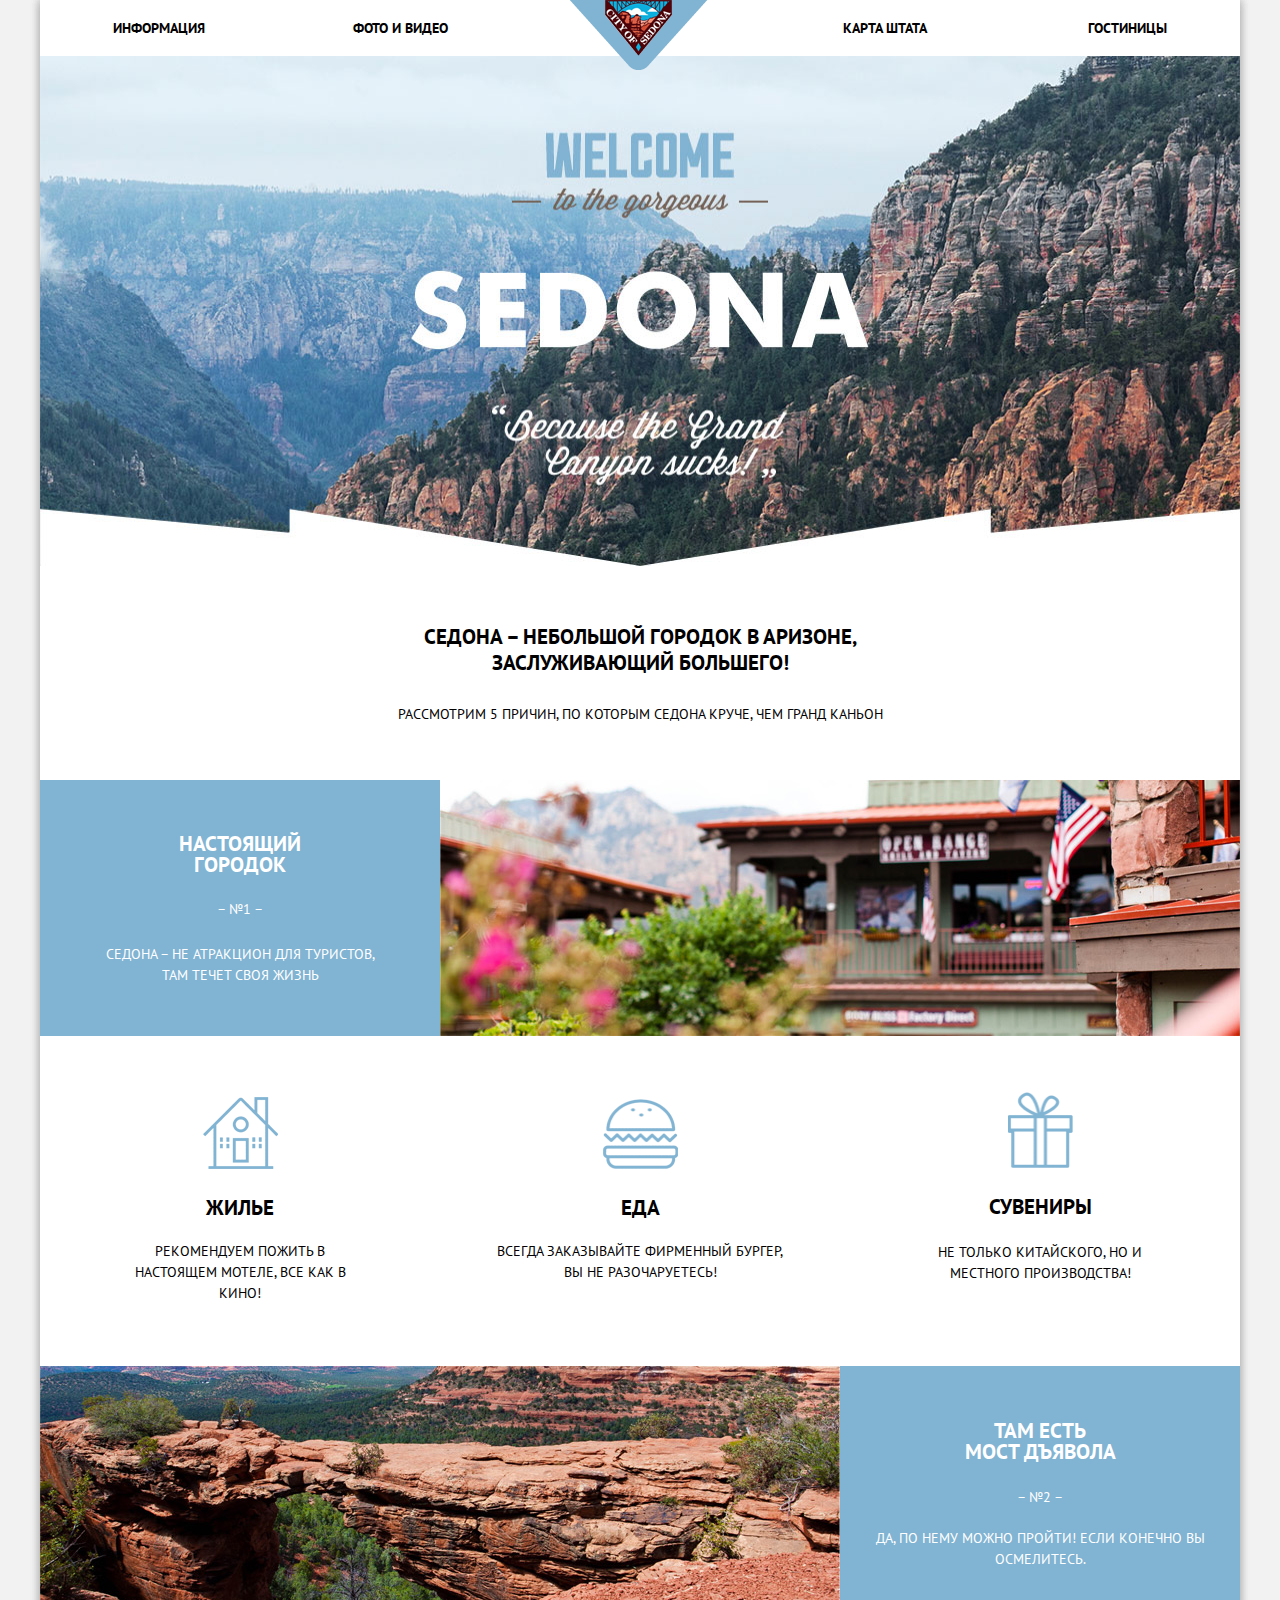
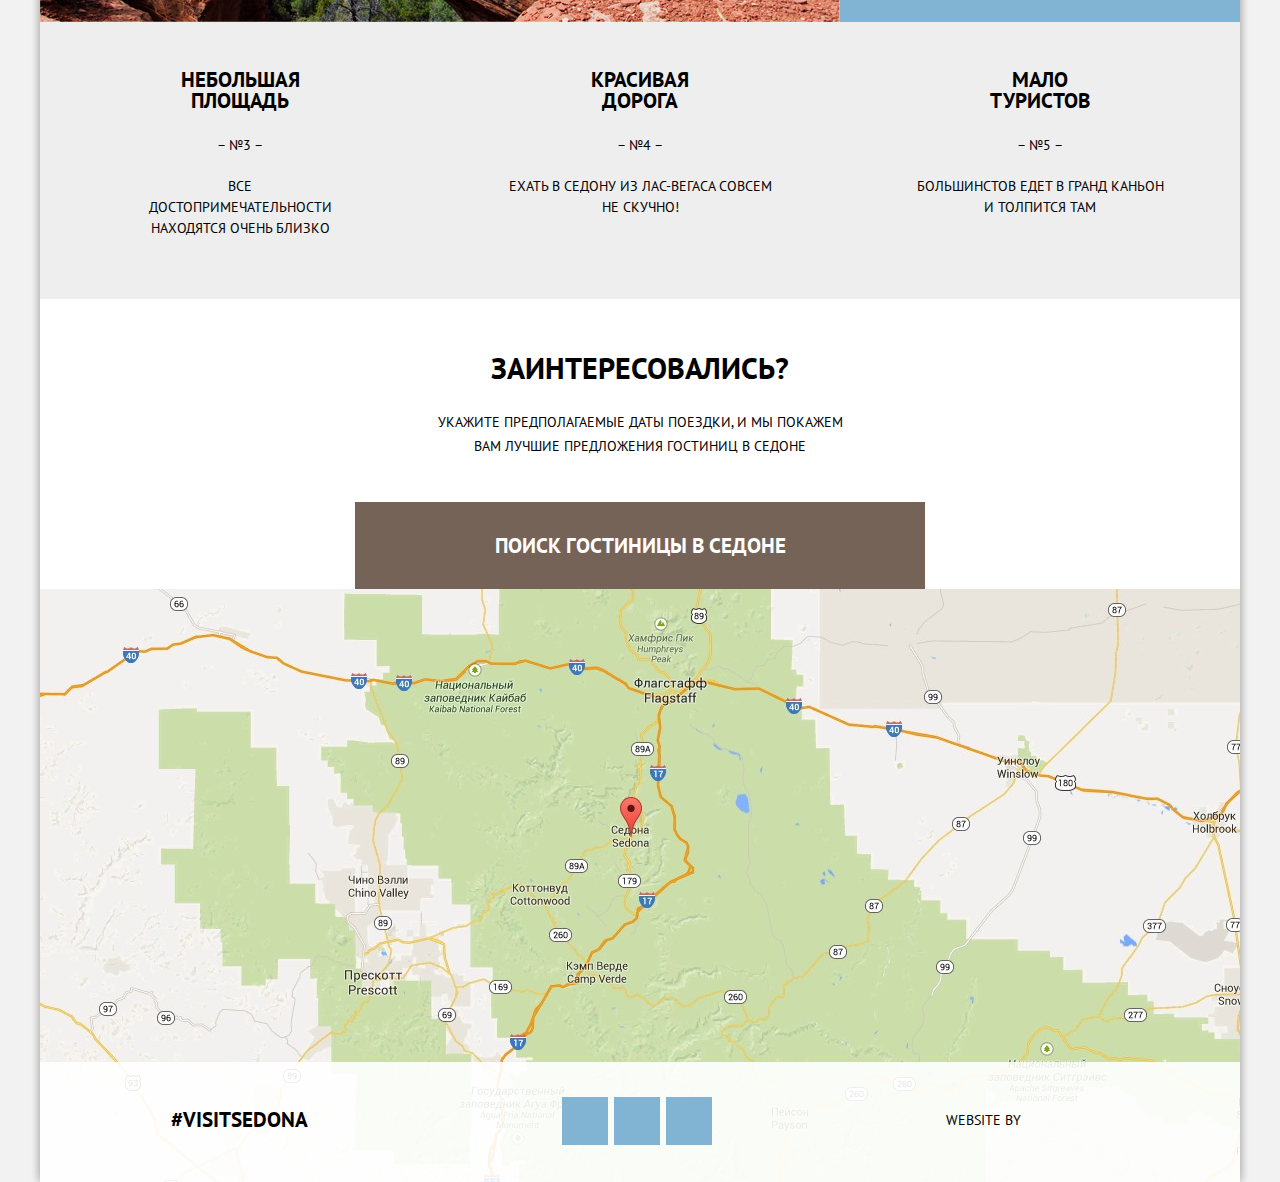
==== commit 840b0b37: "Доработки." ====
--- a/index.html
+++ b/index.html
@@ -5,7 +5,7 @@
         <title>Welcome Sedona</title>
         <link rel="stylesheet" href="css/normalize.css">
         <link href="https://fonts.googleapis.com/css?family=PT+Sans:400,700&subset=cyrillic" rel="stylesheet">
-        <link href="css/style_sedona_min.css" rel="stylesheet" type="text/css">
+        <link href="css/style_min.css" rel="stylesheet" type="text/css">
     </head>
     <body class="background_index">
 <!--Меню-хэйдер-->
@@ -21,7 +21,7 @@
                             <a href="#">Фото и Видео</a>
                         </li>
                         <li class="main_3">
-                            <a href="sedona_hotels.html">Гостиницы</a>
+                            <a href="hotels.html">Гостиницы</a>
                         </li>
                         <li class="main_4">
                             <a href="#">Карта штата</a>
@@ -35,67 +35,67 @@
             <div class="sedona_welcome">
                 <img class="welcome" src="img/welcome_sedona.jpg" width="1200" height="510" alt="Welcome sedona">
                 <div class="sedona_text">
-                    <h2 class="text_1">Седона - небольшой городок в Аризоне, заслуживающий большего!</h2>
+                    <h2 class="text_1">Cедона – небольшой городок в аризоне, заслуживающий большего!</h2>
                     <p class="text_2">Рассмотрим 5 причин, по которым Седона круче, чем Гранд Каньон</p>
                 </div>
             </div>
 <!--Блок с фото-->
             <div class="blue_class">
-            <div class="blue">
-                <h2 class="text_3">Настоящий городок</h2>
-                <div class="namber_1">&ndash; №1 &ndash;</div>
-                <p class="text_4">Седона - не атракцион для туристов, там течет своя жизнь</p>
-            </div>
-            <div class="blue_img">
-                <img class="img" src="img/a_real_town.jpg" width="800" height="256" alt="Настоящий городок">
-            </div>
+                <div class="blue">
+                    <h2 class="text_3">Настоящий городок</h2>
+                    <p class="namber_1">&ndash; №1 &ndash;</p>
+                    <p class="text_4">Cедона – не атракцион для туристов, там течет своя жизнь</p>
+                </div>
+                <div class="blue_img">
+                    <img class="img" src="img/a_real_town.jpg" width="800" height="256" alt="Настоящий городок">
+                </div>
             </div>
 <!--Блоки с картинками-->
             <div class="white_class">
-            <div class="white_1">
-                <img class="img_1" src="img/housing.png" width="75" height="75" alt="Жилье">
-                <h2 class="text_1">Жилье</h2>
-                <p class="text_2">Рекомендуем пожить в настоящем мотеле, все как в кино!</p>
-            </div>
-            <div class="white_2">
-                <img class="img_2" src="img/food.png" width="75" height="70" alt="Еда">
-                <h2 class="text_1">Еда</h2>
-                <p class="text_2">Всегда заказывайте фирменный бургер, вы не разочаруетесь!</p>
-            </div>
-            <div class="white_3">
-                <img class="img_3" src="img/souvenirs.png" width="65" height="79" alt="Сувениры">
-                <h2 class="text_1">Сувениры</h2>
-                <p class="text_2">Не только китайского, но и местного производства!</p>
-            </div>
+                <div class="white_1">
+                    <img class="img_1" src="img/housing.png" width="75" height="72" alt="Жилье">
+                    <h2 class="text_1">Жилье</h2>
+                    <p class="text_2">Рекомендуем пожить в настоящем мотеле, все как в кино!</p>
+                </div>
+                <div class="white_2">
+                    <img class="img_2" src="img/food.png" width="75" height="70" alt="Еда">
+                    <h2 class="text_1">Еда</h2>
+                    <p class="text_2">Всегда заказывайте фирменный бургер, вы не разочаруетесь!</p>
+                </div>
+                <div class="white_3">
+                    <img class="img_3" src="img/souvenirs.png" width="65" height="76" alt="Сувениры">
+                    <h2 class="text_1">Сувениры</h2>
+                    <p class="text_2">Не только китайского, но и местного производства!</p>
+                </div>
             </div>
 <!--Блок с фото-->
             <div class="blue_class_2">
                 <div class="blue_img_1">
                     <img class="img" src="img/bridge_devil.jpg" width="800" height="256" alt="Мост дьявола">
                 </div>
-            <div class="blue_1">
-                <h2 class="text_3">Там есть мост дъявола</h2>
-                <div class="namber_1">&ndash; №2 &ndash;</div>
-                <p class="text_4">Да, по нему можно пройти! Если конечно вы осмелитесь.</p>
-            </div>
+                <div class="blue_1">
+                    <h2 class="text_3">Там есть<br> мост дъявола</h2>
+                    <div class="namber_1">&ndash; №2 &ndash;</div>
+                    <p class="text_4">Да, по нему можно пройти! Если конечно вы осмелитесь.</p>
+                </div>
             </div>
 <!--Блоки без картинок-->
             <div class="no_img">
-            <div class="gray_1">
-                <h2 class="text_1">Небольшая площадь</h2>
-                <div class="nambe">&ndash; №3 &ndash;</div>
-                <p class="text_2">Все достопримечательности находятся очень близко</p>
-            </div>
-            <div class="gray_2">
-                <h2 class="text_1">Красивая дорога</h2>
-                <div class="namber">&ndash; №4 &ndash;</div>
-                <p class="text_2">Ехать в Седону из Лас-Вегаса совсем не скучно!</p>
-            </div>
-            <div class="gray_3">
-                <h2 class="text_1">Мало туристов</h2>
-                <div class="namber">&ndash; №5 &ndash;</div>
-                <p class="text_2">Большинстов едет в Гранд Каньон и толпится там</p>
-            </div>
+                <div class="gray_1">
+                    <h2 class="text_1">Небольшая площадь</h2>
+                    <div class="nambe">&ndash; №3 &ndash;</div>
+                    <p class="text_2">Все достопримечательности находятся очень близко</p>
+                </div>
+                <div class="gray_2">
+                    <h2 class="text_1">Красивая дорога</h2>
+                    <div class="namber">&ndash; №4 &ndash;</div>
+                    <p class="text_2">Ехать в Седону из Лас-Вегаса совсем не скучно!</p>
+                </div>
+                <div class="gray_3">
+                    <h2 class="text_1">Мало туристов</h2>
+                    <div class="namber">&ndash; №5 &ndash;</div>
+                    <p class="text_2">Большинстов едет в Гранд Каньон и толпится там</p>
+                </div>
             </div>
 <!--Текст-->
             <div class="bottom_text">
@@ -104,37 +104,37 @@
             </div>
 <!--Форма поиска гостиниц-->
             <div class="the_form">
-                    <button type="button" class="hotel">Поиск гостиницы в Седоне</button>
+                <a href="form.html" class="hotel">Поиск гостиницы в Седоне</a>
                 <form class="form_date" action="location.href='/'" method="get">
-                <div class="form_container">
-                <div class="clearfix">
-                    <label class="date date_1" for="date_number">Дата заезда:</label>
-                    <input class="field field_1" type="text" name="date_number" id="date_number" value="" placeholder="24 апреля 2016">
-                        <div class="calendar_1"></div>
-                </div>
-                <div class="clearfix">
-                    <label class="date date_2" for="date_number_1">Дата выезда:</label>
-                    <input class="field field_2" type="text" name="date_number_1" id="date_number_1" value="" placeholder="24 апреля 2016">
-                        <div class="calendar_2"></div>
-                </div>
-                <div class="number clearfix">
-                    <label class="adult" for="date_number_2">Взрослые:</label>
+                    <div class="form_container">
+                        <div class="clearfix">
+                            <label class="date date_1" for="date_number">Дата заезда:</label>
+                            <input class="field field_1" type="text" name="date_number" id="date_number" value="" placeholder="24 апреля 2016">
+                            <div class="calendar_1"></div>
+                        </div>
+                        <div class="clearfix">
+                            <label class="date date_2" for="date_number_1">Дата выезда:</label>
+                            <input class="field field_2" type="text" name="date_number_1" id="date_number_1" value="" placeholder="24 апреля 2016">
+                            <div class="calendar_2"></div>
+                        </div>
+                        <div class="number clearfix">
+                            <label class="adult" for="date_number_2">Взрослые:</label>
                     
-                    <button class="minus minus_1" type="button">&minus;</button><input class="field_mail mail_1" type="text" name="date_number_2" id="date_number_2" value="" placeholder="0"><button type="button" class="plus plus_1">&plus;</button>
+                            <button class="minus minus_1" type="button">&minus;</button><input class="field_mail mail_1" type="text" name="date_number_2" id="date_number_2" value="" placeholder="0"><button type="button" class="plus plus_1">&plus;</button>
                     
-                    <label class="children" for="date_number_3">Дети:</label>
+                            <label class="children" for="date_number_3">Дети:</label>
                     
-                    <button class="minus minus_2" type="button">&minus;</button><input class="field_mail mail_2" type="text" name="date_number_3" id="date_number_3" value="" placeholder="0"><button class="plus plus_2" type="button">&plus;</button>
-                </div>
-                    <button type="submit" class="to_find" value="go">Найти</button>
-                </div>
+                            <button class="minus minus_2" type="button">&minus;</button><input class="field_mail mail_2" type="text" name="date_number_3" id="date_number_3" value="" placeholder="0"><button class="plus plus_2" type="button">&plus;</button>
+                        </div>
+                        <button type="submit" class="to_find" value="go">Найти</button>
+                    </div>
                 </form>
             </div>
 <!--Карта-->
             <div class="map">
-            <div class="map_img">
-                <iframe class="google_map" src="https://www.google.com/maps/embed?pb=!1m18!1m12!1m3!1d593490.4819024269!2d-112.06731503618497!3d34.74040788567775!2m3!1f0!2f0!3f0!3m2!1i1024!2i768!4f13.1!3m3!1m2!1s0x872da132f942b00d%3A0x5548c523fa6c8efd!2z0KHQtdC00L7QvdCwLCDQkNGA0LjQt9C-0L3QsCA4NjMzNg!5e0!3m2!1sru!2sus!4v1472592412136" width="1200" height="593" style="border:0" allowfullscreen=""></iframe>
-            </div>
+                <div class="map_img">
+                    <iframe class="google_map" src="https://www.google.com/maps/embed?pb=!1m18!1m12!1m3!1d593490.4819024269!2d-112.06731503618497!3d34.74040788567775!2m3!1f0!2f0!3f0!3m2!1i1024!2i768!4f13.1!3m3!1m2!1s0x872da132f942b00d%3A0x5548c523fa6c8efd!2z0KHQtdC00L7QvdCwLCDQkNGA0LjQt9C-0L3QsCA4NjMzNg!5e0!3m2!1sru!2sus!4v1472592412136" width="1200" height="593" style="border:0" allowfullscreen=""></iframe>
+                </div>
             </div>
         </main>
 <!--Футер-->
@@ -142,19 +142,18 @@
             <div class="container clearfix">
                 <div class="main_footer">
                     <span class="footer_text">#visitsedona</span>
-                <div class="footer_social">
-                    <a class="social_btn social_btn_tw" href="#">Twitter</a>
-                    <a class="social_btn social_btn_fb" href="#">Facebook</a>
-                    <a class="social_btn social_btn_yt" href="#">Youtube</a>
-                </div>
-                <div class="footer_copyright">
-                    <p class="footer_text_1">Website by</p>
-                    <a class="footer_img" href="https://htmlacademy.ru"></a>
-                </div>
+                    <div class="footer_social">
+                        <a class="social_btn social_btn_tw" href="#">Twitter</a>
+                        <a class="social_btn social_btn_fb" href="#">Facebook</a>
+                        <a class="social_btn social_btn_yt" href="#">Youtube</a>
+                    </div>
+                    <div class="footer_copyright">
+                        <p class="footer_text_1">Website by</p>
+                        <a class="footer_img" href="https://htmlacademy.ru"></a>
+                    </div>
                 </div>
             </div>
         </footer>
-        <script src="js/jquery-3.1.0.min.js"></script>
         <script src="js/script_min.js"></script>
     </body>
 </html>--- a/css/style_min.css
+++ b/css/style_min.css
@@ -0,0 +1 @@
+body,html{font-family:"PT Sans",Arial,sans-serif;font-size:14px;line-height:21px;color:#000;text-transform:uppercase;background:#f2f2f2;width:1200px;margin:0 auto;box-shadow:1px 0 10px 0 rgba(0,0,0,.1),-1px 0 10px 0 rgba(0,0,0,.1)}.background_index{background-color:#fff}.clearfix::after{content:"";display:table;clear:both}.container{position:relative;width:1200px}.container,.main_header{margin:0 auto}.logo{position:absolute;left:530px;z-index:1}.main_navigation{margin:0 73px;min-height:56px;font-weight:700}.main_1,.main_2{float:left;width:240px;text-align:left}.main_3,.main_4{float:right;width:240px;text-align:right}.activ_menu a,.main_navigation a{display:block;padding:15px 0;color:#000;text-decoration:none}.main_navigation a:hover{color:#81b3d2}.main_navigation a:active{color:#b2b2b2}.activ_menu a{color:#766357;cursor:pointer}.activ_menu a:hover{color:#8a7d75}.activ_menu a:active{color:#d6d0cc}.main{margin:0;padding:0;list-style:none;font-size:0}.main_navigation li{display:inline-block;vertical-align:top;font-size:14px;line-height:26px}.sedona_welcome{width:1200px;height:724px}.sedona_text{width:576px;margin:0 auto;text-align:center}.text_1{margin-top:52px;margin-bottom:28px;font-size:21px;line-height:26px}.text_2{margin-bottom:52px}.blue{float:left;background:#81b3d2;width:400px;padding-top:36px;padding-bottom:36px;color:#fff;text-align:center}.blue .text_3{padding:0 139px 6px}.blue .text_4{padding:10px 56px 0}.blue_img{line-height:1px}.blue_1,.blue_img,.blue_img_1{float:left;background:#81b3d2}.blue_1{width:400px;padding-top:37px;padding-bottom:38px;color:#fff;text-align:center}.blue_1 .text_3{padding:0 120px 7px}.blue_1 .text_4{margin-top:20px}.blue_img_1{line-height:1px}.white_class{float:left;text-align:center;height:242px;padding-bottom:88px}.img_1,.img_2,.img_3{text-align:center;margin-top:61px;background:#fff}.img_2,.img_3{margin-top:63px}.img_3{margin-top:56px}.white_1,.white_2,.white_3{float:left;width:400px}.white_3{float:right}.white_1 .text_1{margin-top:20px;margin-bottom:0}.white_1 .text_2{margin:20px 73px 0}.white_2 .text_1{margin-top:20px;margin-bottom:0}.white_2 .text_2{margin:20px 55px 0}.white_3 .text_1{margin-top:20px;margin-bottom:0}.white_3 .text_2{margin:22px 63px 0}.no_img{float:left;background:#eee;text-align:center;padding-bottom:60px}.gray_1,.gray_2,.gray_3{float:left;width:400px}.gray_1 .text_1{margin:47px 140px 24px;line-height:21px}.gray_1 .text_2{margin:20px 96px 0}.gray_2 .text_1{margin:47px 150px 24px;line-height:21px}.gray_2 .text_2{margin:20px 68px 0}.gray_3 .text_1{margin:47px 150px 24px;line-height:21px}.gray_3 .text_2{margin:20px 70px 0}.bottom_text{clear:both;width:576px;height:193px;margin:0 auto;padding-top:57px;padding-bottom:40px;text-align:center}.text_5{font-size:30px;line-height:24px}.text_6{padding-top:25px;margin:0 75px;line-height:24px}.form_date,.hotel{position:absolute;float:left;width:570px;font-weight:700}.hotel{bottom:473px;left:315px;background:#766357;color:#fff;padding:33px 0;font-size:21px;text-align:center;text-transform:uppercase;text-decoration:none;border:none;outline:none;cursor:pointer;z-index:3}.form_date{display:none;margin:0 315px;z-index:2;background:#fff;box-shadow:0 5px 10px 0 rgba(0,0,0,.1)}.animation{display:block;-webkit-animation:bounce .1s;animation:bounce .1s}@-webkit-keyframes bounce{0%{height:0}to{height:350px}}@keyframes bounce{0%{height:0}to{height:350px}}@-webkit-keyframes to_find{0%{opacity:0}to{opacity:1}}@keyframes to_find{0%{opacity:0}to{opacity:1}}.form_container{width:460px;margin:55px}.date_1{float:left;padding-right:19px;padding-top:11px}.date_1,.date_2,.field{-webkit-animation:to_find .5s;animation:to_find .5s}.date_2{padding-right:17px;padding-top:11px;float:left}.field{float:right;position:relative;width:335px;padding:10px 0 10px 10px;background:#f2f2f2;border:none;outline:none;text-transform:uppercase}.field:hover{background:#ebebeb}.field:focus{background:#fff;outline:2px solid #ebebeb;border-collapse:collapse}.field_1,.field_2{margin-bottom:27px}.calendar_1{position:absolute;background-image:url(../img/spritesheet.png);background-position:-5px -288px;background-repeat:no-repeat;width:30px;height:30px;left:485px;top:65px;z-index:3;cursor:pointer}.calendar_1,.calendar_2,.field_mail{-webkit-animation:to_find .5s;animation:to_find .5s}.calendar_2{position:absolute;background-image:url(../img/spritesheet.png);background-position:-5px -288px;background-repeat:no-repeat;left:485px;top:130px;z-index:3;cursor:pointer;width:30px;height:30px}.calendar_1:hover,.calendar_2:hover{background-position:-5px -354px}.calendar_1:active,.calendar_2:active{background-position:-5px -460px}.field_mail{width:38px;height:26px;padding:5px 0;background:#f2f2f2;text-align:center;line-height:26px;text-transform:uppercase;border:none;outline:none}.field_mail:hover{background:#ebebeb}.field_mail:focus{background:#fff;outline:2px solid #ebebeb}.adult{padding-right:45px;padding-top:10px;-webkit-animation:to_find .5s;animation:to_find .5s}.adult,.mail_1{float:left}.children,.minus{-webkit-animation:to_find .5s;animation:to_find .5s}.children{float:right;padding-top:7px;margin-right:140px}.minus{width:38px;padding:5px 0;border:none;outline:none;background:#f2f2f2;color:#a9a9a9;font-size:21px;line-height:26px;vertical-align:top;cursor:pointer}.minus_1{float:left}.mail_2,.minus_2{float:left;margin-top:-37px;margin-left:340px}.mail_2{margin-left:380px}.minus:hover{color:#000}.minus:active{color:#81b3d2}.plus{width:38px;padding:5px 0;border:none;outline:none;background:#f2f2f2;color:#a9a9a9;font-size:21px;line-height:26px;cursor:pointer;-webkit-animation:to_find .5s;animation:to_find .5s}.plus_1{float:left}.plus_2{float:right;margin-top:-37px}.plus:hover{color:#000}.plus:active{color:#81b3d2}.to_find{display:inline-block;vertical-align:top;width:460px;margin-top:55px;border:none;outline:none;font-size:21px;line-height:26px;font-weight:700;text-transform:uppercase;color:#fff;background:#81b3d2;padding:15px 190px;cursor:pointer;-webkit-animation:to_find .5s;animation:to_find .5s}.to_find:hover{background:#669ec0}.to_find:active{color:rgba(255,255,255,.3)}.map{position:relative;height:473px}.map_img{position:absolute;height:593px;width:1200px;background:#f2f2f2 url(../img/map.jpg)}.google_map{display:block}input::-webkit-input-placeholder{font-weight:700;color:#000;text-transform:uppercase;opacity:1}input::-moz-placeholder{font-weight:700;color:#000;text-transform:uppercase;opacity:1}input:-ms-input-placeholder{font-weight:700;color:#000;text-transform:uppercase;opacity:1}.background_hotels{background:url(../img/background_hotels.jpg) no-repeat;background-size:1200px 218px;background-position:center top 55px}.choice_form{width:1200px;margin:0 73px;background:#81b3d2}.name_list{font-size:16px;line-height:21px;font-weight:700;color:#fff}.list{list-style:none;padding-left:0;padding-top:20px}.list li{padding-bottom:18px}.list_1{position:relative;color:#fff;font-size:14px;line-height:21px;margin-left:10px}.list input[type=checkbox]{display:none}.list input[type=checkbox]+label{cursor:pointer}.list input[type=checkbox]+label::before{content:"";display:inline-block;vertical-align:bottom;margin:5px 5px 0 0;background-image:url(../img/spritesheet.png);background-repeat:no-repeat;width:26px;height:22px;background-position:-5px -5px}.list input[type=checkbox]:checked+label::before{width:26px;height:22px;background-position:-5px -37px}.list input[type=checkbox]:disabled+label::before{width:26px;height:22px;background-position:-5px -150px}.list input[type=checkbox]:checked:disabled+label::before{width:26px;height:22px;background-position:-5px -182px}.main_form_1,.main_form_2{float:left;width:240px;margin-top:27px;margin-left:-1px}.main_form_1 ul,.main_form_2 ul{margin:0}.main_form_2{width:288px;margin-left:15px}.main_form_3{float:right;margin:27px 143px 30px 0;width:320px;color:#fff;text-transform:uppercase}.filter_range_title{margin-bottom:9px;margin-left:-10px;font-weight:600;font-size:16px;line-height:21px}.price_controls{position:relative;margin-bottom:20px;font-size:0;border:2px solid #fff;border-radius:2px}.price_controls::after{content:"";position:absolute;top:50%;left:50%;width:2px;height:20px;background:#fff;-webkit-transform:translate(-50%,-50%);-ms-transform:translate(-50%,-50%);transform:translate(-50%,-50%)}.price_controls label{display:inline-block;font-size:14px;line-height:32px;vertical-align:top;cursor:pointer}.price_controls .min_price{width:90px;padding-left:65px}.price_controls .max_price{width:90px;padding-left:57px}.price_controls input{width:50px;margin:0;color:inherit;font:inherit;background:0 0;border:none;outline:none}.range_controls{position:relative;margin-bottom:30px}.range_controls .scale{height:2px;background:rgba(255,255,255,.3)}.range_controls .bar{width:80%;height:2px;background:#fff}.range_toggle{position:absolute;top:-9px;width:4px;height:4px;background:#ababab;border:8px solid #fff;border-radius:50%;box-shadow:0 2px 1px 0 rgba(0,1,1,.2);cursor:pointer}.range_toggle:hover{background:#1c4f80}.range_toggle_min{left:0}.range_toggle_max{left:80%}.btn_transparent{display:block;margin:0 90px 0 85px;padding:6px 35px;font-size:14px;line-height:20px;color:#fff;text-transform:uppercase;background:0 0;border:2px solid #fff;border-radius:2px;outline:none;cursor:pointer}.btn_transparent:hover{color:#000;background:#fff}.dop_text{float:left;width:1200px;border-bottom:1px solid rgba(0,0,0,.1);margin-top:5px}.choice_list{margin:0;padding:0;list-style:none}.sorting{margin-left:70px;padding:33px 0}.dop_text li{display:inline;padding-right:30px;vertical-align:top}.dop_text_1{float:left;width:120px;font-size:21px;line-height:26px;font-weight:700;margin-top:-3px;padding-right:45px}.dop_text_2{float:left;width:120px;font-family:"PT Sans",Arial,sans-serif;font-size:12px;line-height:18px;margin-top:2px;margin-right:-5px}.dop_text_3{text-decoration:none;color:#d6d0cc;margin-top:4px;border-bottom:1px dotted #81b3d2}.active,.dop_text_3,.dop_text_3:active,.dop_text_3:hover{font-family:"PT Sans",Arial,sans-serif;font-size:12px;line-height:18px}.dop_text_3:hover{border-bottom:1px dotted #81b3d2;color:#81b3d2}.active,.dop_text_3:active{color:#000;border:none}.active{color:#81b3d2;cursor:pointer;margin-top:3px}.triangle{position:absolute;bottom:485px;right:70px}.triangle_no_active{text-decoration:none;color:#ccc;margin-right:7px;margin-top:-4px}.triangle_no_active:hover{color:#000}.head:hover,.triangle_no_active:active{color:#81b3d2}.triangle_active{color:#81b3d2;cursor:pointer}.hotels_container{width:1200px;margin-top:90px;overflow:auto}.choice_hotels{padding:0 73px;border-bottom:1px solid rgba(0,0,0,.1)}.hotels{clear:both;float:left;padding:29px 0;width:530px;margin:0 284px 0 0}.head{display:inline-block;vertical-align:middle;text-decoration:none;font-size:21px;line-height:26px;font-weight:700;color:#000;margin-top:-10px}.head:active{color:#b2b2b2}.block_hotels,.img_hotels{display:inline-block;vertical-align:top}.img_hotels{margin-right:25px;background:#81b3d2;overflow:auto}.block_hotels{width:260px}.text_hotels_1,.text_hotels_2{float:left;margin-bottom:18px;padding-top:7px}.text_hotels_1{margin-right:6px;width:110px}.text_hotels_2{width:140px}.detailed_button,.reservation_buttom{color:#fff;font-weight:700;text-decoration:none;padding:5px 17px}.detailed_button{background:#81b3d2;margin-right:2px;width:110px}.detailed_button:hover{background:#669ec0}.detailed_button:active{color:rgba(255,255,255,.3)}.reservation_buttom{width:140px;border:none;background:#766357}.reservation_buttom:hover{background:#604e43}.reservation_buttom:active{color:rgba(255,255,255,.3)}.star{float:right;width:240px;padding-top:10px;padding-bottom:30px;text-align:right}.text_hotels_3{display:inline-block;vertical-align:bottom;width:110px;padding:5px 0;margin-top:81px;font-size:14px;line-height:18px;background:#f2f2f2;text-align:center}.star_1,.star_2,.star_3{position:absolute;margin-left:150px;margin-top:18px;background:url(../img/spritesheet.png) no-repeat center;width:89px;height:17px;background-position:-5px -123px}.star_2,.star_3{margin-left:200px;margin-top:17px;width:42px;background-position:-5px -69px}.star_3{margin-left:175px;margin-top:20px;width:65px;background-position:-5px -96px}.footer{position:relative;z-index:2}.footer:before{position:absolute;content:"";width:100%;height:100%;left:0;top:0;opacity:.9;background-color:#fff;z-index:-1}.main_footer{text-align:center}.footer_text{float:left;width:240px;padding-top:45px;padding-bottom:45px;margin-left:79px;margin-right:79px;font-size:21px;line-height:26px;font-weight:700}.footer_social{float:left;width:400px;padding-top:35px;padding-bottom:35px;margin-right:85px}.social_btn{display:inline-block;width:46px;height:48px;margin-right:2px;font-size:0;vertical-align:top;text-decoration:none}.social_btn_fb,.social_btn_tw,.social_btn_yt{background:#81b3d2 url(../img/spritessocial.png) no-repeat center;background-position:5px -106px}.social_btn_fb,.social_btn_yt{background-position:8px -35px}.social_btn_yt{background-position:3px -142px}.social_btn_fb:hover,.social_btn_tw:hover,.social_btn_yt:hover{background:#669ec0 url(../img/spritessocial.png) no-repeat center;background-position:5px -106px}.social_btn_fb:hover,.social_btn_yt:hover{background-position:8px -35px}.social_btn_yt:hover{background-position:3px -142px}.social_btn_fb:active,.social_btn_tw:active,.social_btn_yt:active{background:#81b3d2 url(../img/spritessocial.png) no-repeat center;background-position:5px -71px}.social_btn_fb:active,.social_btn_yt:active{background-position:8px 4px}.social_btn_yt:active{background-position:3px -178px}.footer_copyright{float:left;width:240px;padding-top:34px;padding-bottom:37px;margin-right:50px}.footer_text_1{display:inline-block;padding-right:3px}.footer_img{display:inline-block;vertical-align:middle;padding-top:-5px;background-image:url(../img/spritesheet.png);background-repeat:no-repeat;width:113px;height:39px;background-position:-5px -639px}.footer_img:active,.footer_img:hover{width:113px;height:39px;background-position:-5px -688px}.footer_img:active{background-position:-5px -590px}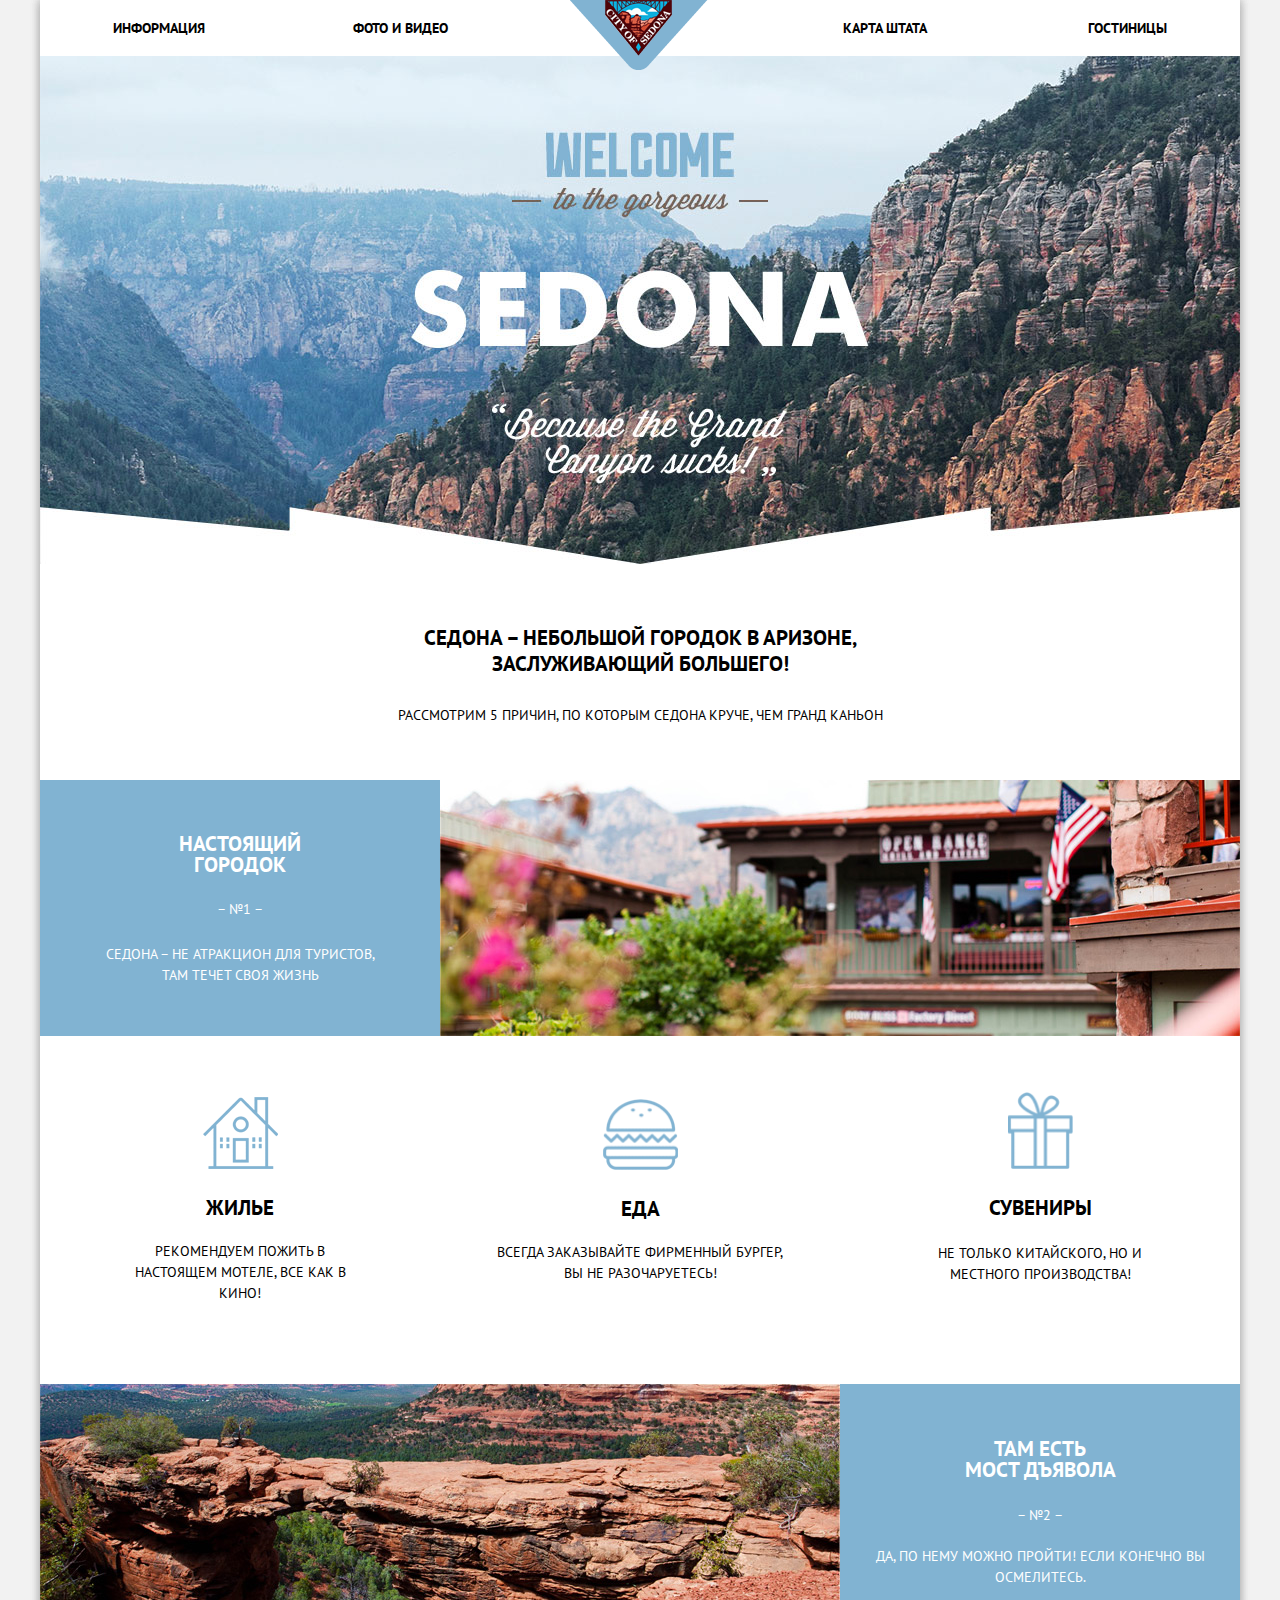
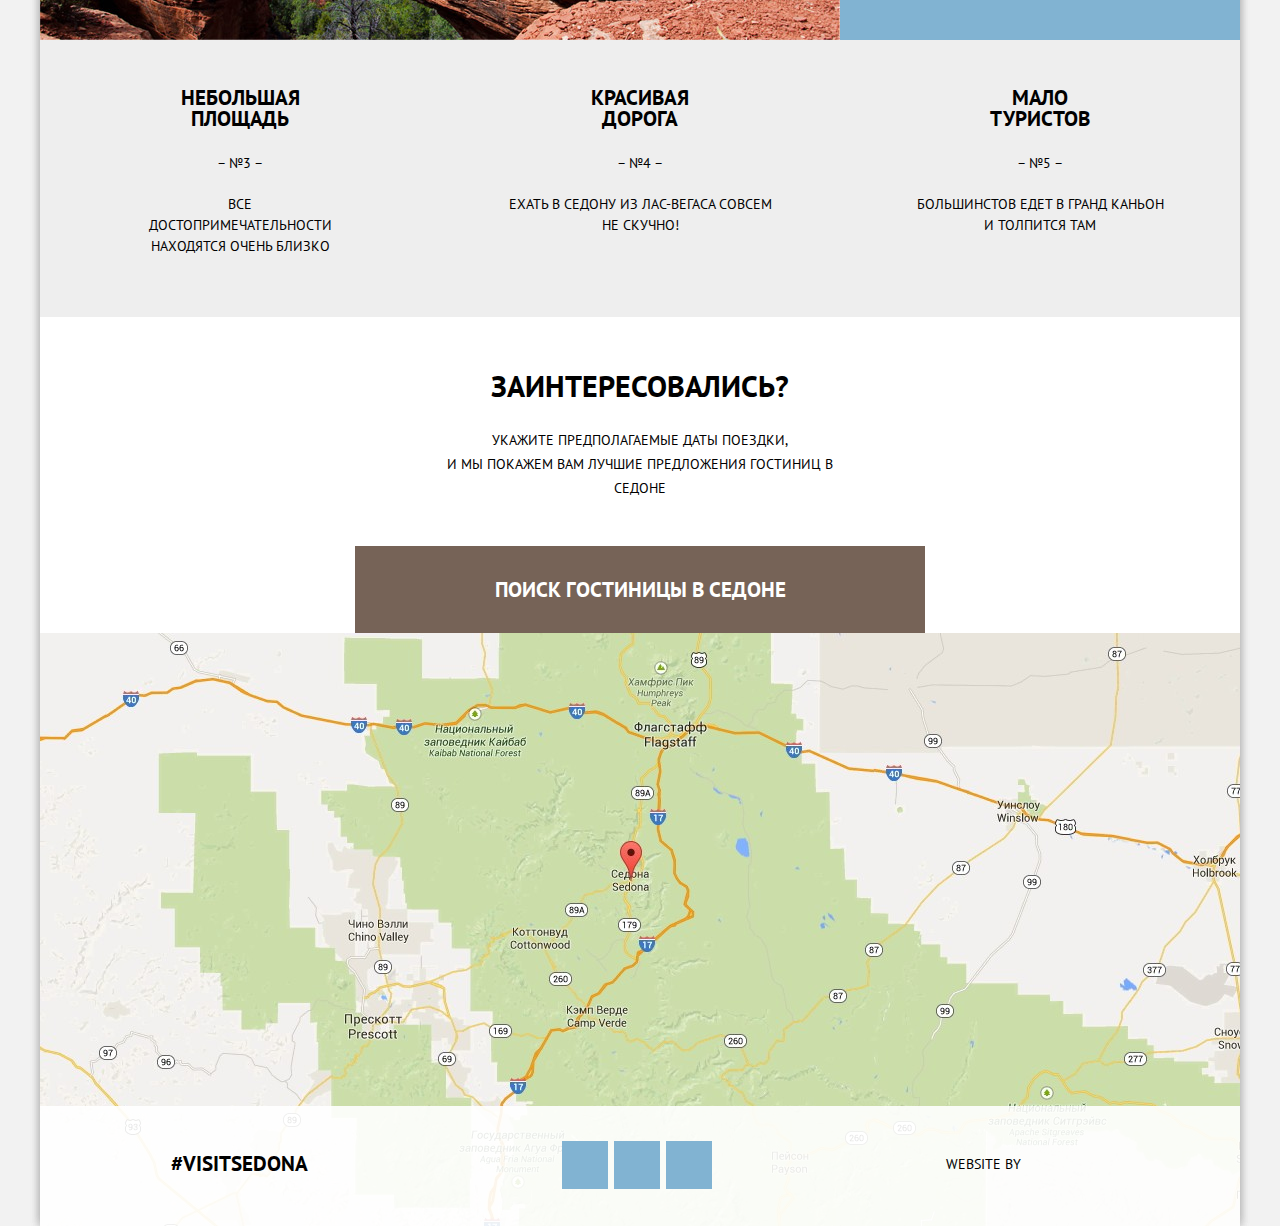
==== commit d3837bcd: "Закончила." ====
--- a/index.html
+++ b/index.html
@@ -100,24 +100,24 @@
 <!--Текст-->
             <div class="bottom_text">
                 <b class="text_5">Заинтересовались?</b>
-                <p class="text_6">Укажите предполагаемые даты поездки, и мы покажем вам лучшие предложения гостиниц в Седоне</p>
+                <p class="text_6">Укажите предполагаемые даты поездки,<br> и мы покажем вам лучшие предложения гостиниц в Седоне</p>
             </div>
 <!--Форма поиска гостиниц-->
             <div class="the_form">
                 <a href="form.html" class="hotel">Поиск гостиницы в Седоне</a>
                 <form class="form_date" action="location.href='/'" method="get">
                     <div class="form_container">
-                        <div class="clearfix">
+                        <div class="number clearfix">
                             <label class="date date_1" for="date_number">Дата заезда:</label>
                             <input class="field field_1" type="text" name="date_number" id="date_number" value="" placeholder="24 апреля 2016">
                             <div class="calendar_1"></div>
                         </div>
-                        <div class="clearfix">
+                        <div class="number clearfix">
                             <label class="date date_2" for="date_number_1">Дата выезда:</label>
                             <input class="field field_2" type="text" name="date_number_1" id="date_number_1" value="" placeholder="24 апреля 2016">
                             <div class="calendar_2"></div>
                         </div>
-                        <div class="number clearfix">
+                        <div class="clearfix">
                             <label class="adult" for="date_number_2">Взрослые:</label>
                     
                             <button class="minus minus_1" type="button">&minus;</button><input class="field_mail mail_1" type="text" name="date_number_2" id="date_number_2" value="" placeholder="0"><button type="button" class="plus plus_1">&plus;</button>
--- a/css/style_min.css
+++ b/css/style_min.css
@@ -1 +1 @@
-body,html{font-family:"PT Sans",Arial,sans-serif;font-size:14px;line-height:21px;color:#000;text-transform:uppercase;background:#f2f2f2;width:1200px;margin:0 auto;box-shadow:1px 0 10px 0 rgba(0,0,0,.1),-1px 0 10px 0 rgba(0,0,0,.1)}.background_index{background-color:#fff}.clearfix::after{content:"";display:table;clear:both}.container{position:relative;width:1200px}.container,.main_header{margin:0 auto}.logo{position:absolute;left:530px;z-index:1}.main_navigation{margin:0 73px;min-height:56px;font-weight:700}.main_1,.main_2{float:left;width:240px;text-align:left}.main_3,.main_4{float:right;width:240px;text-align:right}.activ_menu a,.main_navigation a{display:block;padding:15px 0;color:#000;text-decoration:none}.main_navigation a:hover{color:#81b3d2}.main_navigation a:active{color:#b2b2b2}.activ_menu a{color:#766357;cursor:pointer}.activ_menu a:hover{color:#8a7d75}.activ_menu a:active{color:#d6d0cc}.main{margin:0;padding:0;list-style:none;font-size:0}.main_navigation li{display:inline-block;vertical-align:top;font-size:14px;line-height:26px}.sedona_welcome{width:1200px;height:724px}.sedona_text{width:576px;margin:0 auto;text-align:center}.text_1{margin-top:52px;margin-bottom:28px;font-size:21px;line-height:26px}.text_2{margin-bottom:52px}.blue{float:left;background:#81b3d2;width:400px;padding-top:36px;padding-bottom:36px;color:#fff;text-align:center}.blue .text_3{padding:0 139px 6px}.blue .text_4{padding:10px 56px 0}.blue_img{line-height:1px}.blue_1,.blue_img,.blue_img_1{float:left;background:#81b3d2}.blue_1{width:400px;padding-top:37px;padding-bottom:38px;color:#fff;text-align:center}.blue_1 .text_3{padding:0 120px 7px}.blue_1 .text_4{margin-top:20px}.blue_img_1{line-height:1px}.white_class{float:left;text-align:center;height:242px;padding-bottom:88px}.img_1,.img_2,.img_3{text-align:center;margin-top:61px;background:#fff}.img_2,.img_3{margin-top:63px}.img_3{margin-top:56px}.white_1,.white_2,.white_3{float:left;width:400px}.white_3{float:right}.white_1 .text_1{margin-top:20px;margin-bottom:0}.white_1 .text_2{margin:20px 73px 0}.white_2 .text_1{margin-top:20px;margin-bottom:0}.white_2 .text_2{margin:20px 55px 0}.white_3 .text_1{margin-top:20px;margin-bottom:0}.white_3 .text_2{margin:22px 63px 0}.no_img{float:left;background:#eee;text-align:center;padding-bottom:60px}.gray_1,.gray_2,.gray_3{float:left;width:400px}.gray_1 .text_1{margin:47px 140px 24px;line-height:21px}.gray_1 .text_2{margin:20px 96px 0}.gray_2 .text_1{margin:47px 150px 24px;line-height:21px}.gray_2 .text_2{margin:20px 68px 0}.gray_3 .text_1{margin:47px 150px 24px;line-height:21px}.gray_3 .text_2{margin:20px 70px 0}.bottom_text{clear:both;width:576px;height:193px;margin:0 auto;padding-top:57px;padding-bottom:40px;text-align:center}.text_5{font-size:30px;line-height:24px}.text_6{padding-top:25px;margin:0 75px;line-height:24px}.form_date,.hotel{position:absolute;float:left;width:570px;font-weight:700}.hotel{bottom:473px;left:315px;background:#766357;color:#fff;padding:33px 0;font-size:21px;text-align:center;text-transform:uppercase;text-decoration:none;border:none;outline:none;cursor:pointer;z-index:3}.form_date{display:none;margin:0 315px;z-index:2;background:#fff;box-shadow:0 5px 10px 0 rgba(0,0,0,.1)}.animation{display:block;-webkit-animation:bounce .1s;animation:bounce .1s}@-webkit-keyframes bounce{0%{height:0}to{height:350px}}@keyframes bounce{0%{height:0}to{height:350px}}@-webkit-keyframes to_find{0%{opacity:0}to{opacity:1}}@keyframes to_find{0%{opacity:0}to{opacity:1}}.form_container{width:460px;margin:55px}.date_1{float:left;padding-right:19px;padding-top:11px}.date_1,.date_2,.field{-webkit-animation:to_find .5s;animation:to_find .5s}.date_2{padding-right:17px;padding-top:11px;float:left}.field{float:right;position:relative;width:335px;padding:10px 0 10px 10px;background:#f2f2f2;border:none;outline:none;text-transform:uppercase}.field:hover{background:#ebebeb}.field:focus{background:#fff;outline:2px solid #ebebeb;border-collapse:collapse}.field_1,.field_2{margin-bottom:27px}.calendar_1{position:absolute;background-image:url(../img/spritesheet.png);background-position:-5px -288px;background-repeat:no-repeat;width:30px;height:30px;left:485px;top:65px;z-index:3;cursor:pointer}.calendar_1,.calendar_2,.field_mail{-webkit-animation:to_find .5s;animation:to_find .5s}.calendar_2{position:absolute;background-image:url(../img/spritesheet.png);background-position:-5px -288px;background-repeat:no-repeat;left:485px;top:130px;z-index:3;cursor:pointer;width:30px;height:30px}.calendar_1:hover,.calendar_2:hover{background-position:-5px -354px}.calendar_1:active,.calendar_2:active{background-position:-5px -460px}.field_mail{width:38px;height:26px;padding:5px 0;background:#f2f2f2;text-align:center;line-height:26px;text-transform:uppercase;border:none;outline:none}.field_mail:hover{background:#ebebeb}.field_mail:focus{background:#fff;outline:2px solid #ebebeb}.adult{padding-right:45px;padding-top:10px;-webkit-animation:to_find .5s;animation:to_find .5s}.adult,.mail_1{float:left}.children,.minus{-webkit-animation:to_find .5s;animation:to_find .5s}.children{float:right;padding-top:7px;margin-right:140px}.minus{width:38px;padding:5px 0;border:none;outline:none;background:#f2f2f2;color:#a9a9a9;font-size:21px;line-height:26px;vertical-align:top;cursor:pointer}.minus_1{float:left}.mail_2,.minus_2{float:left;margin-top:-37px;margin-left:340px}.mail_2{margin-left:380px}.minus:hover{color:#000}.minus:active{color:#81b3d2}.plus{width:38px;padding:5px 0;border:none;outline:none;background:#f2f2f2;color:#a9a9a9;font-size:21px;line-height:26px;cursor:pointer;-webkit-animation:to_find .5s;animation:to_find .5s}.plus_1{float:left}.plus_2{float:right;margin-top:-37px}.plus:hover{color:#000}.plus:active{color:#81b3d2}.to_find{display:inline-block;vertical-align:top;width:460px;margin-top:55px;border:none;outline:none;font-size:21px;line-height:26px;font-weight:700;text-transform:uppercase;color:#fff;background:#81b3d2;padding:15px 190px;cursor:pointer;-webkit-animation:to_find .5s;animation:to_find .5s}.to_find:hover{background:#669ec0}.to_find:active{color:rgba(255,255,255,.3)}.map{position:relative;height:473px}.map_img{position:absolute;height:593px;width:1200px;background:#f2f2f2 url(../img/map.jpg)}.google_map{display:block}input::-webkit-input-placeholder{font-weight:700;color:#000;text-transform:uppercase;opacity:1}input::-moz-placeholder{font-weight:700;color:#000;text-transform:uppercase;opacity:1}input:-ms-input-placeholder{font-weight:700;color:#000;text-transform:uppercase;opacity:1}.background_hotels{background:url(../img/background_hotels.jpg) no-repeat;background-size:1200px 218px;background-position:center top 55px}.choice_form{width:1200px;margin:0 73px;background:#81b3d2}.name_list{font-size:16px;line-height:21px;font-weight:700;color:#fff}.list{list-style:none;padding-left:0;padding-top:20px}.list li{padding-bottom:18px}.list_1{position:relative;color:#fff;font-size:14px;line-height:21px;margin-left:10px}.list input[type=checkbox]{display:none}.list input[type=checkbox]+label{cursor:pointer}.list input[type=checkbox]+label::before{content:"";display:inline-block;vertical-align:bottom;margin:5px 5px 0 0;background-image:url(../img/spritesheet.png);background-repeat:no-repeat;width:26px;height:22px;background-position:-5px -5px}.list input[type=checkbox]:checked+label::before{width:26px;height:22px;background-position:-5px -37px}.list input[type=checkbox]:disabled+label::before{width:26px;height:22px;background-position:-5px -150px}.list input[type=checkbox]:checked:disabled+label::before{width:26px;height:22px;background-position:-5px -182px}.main_form_1,.main_form_2{float:left;width:240px;margin-top:27px;margin-left:-1px}.main_form_1 ul,.main_form_2 ul{margin:0}.main_form_2{width:288px;margin-left:15px}.main_form_3{float:right;margin:27px 143px 30px 0;width:320px;color:#fff;text-transform:uppercase}.filter_range_title{margin-bottom:9px;margin-left:-10px;font-weight:600;font-size:16px;line-height:21px}.price_controls{position:relative;margin-bottom:20px;font-size:0;border:2px solid #fff;border-radius:2px}.price_controls::after{content:"";position:absolute;top:50%;left:50%;width:2px;height:20px;background:#fff;-webkit-transform:translate(-50%,-50%);-ms-transform:translate(-50%,-50%);transform:translate(-50%,-50%)}.price_controls label{display:inline-block;font-size:14px;line-height:32px;vertical-align:top;cursor:pointer}.price_controls .min_price{width:90px;padding-left:65px}.price_controls .max_price{width:90px;padding-left:57px}.price_controls input{width:50px;margin:0;color:inherit;font:inherit;background:0 0;border:none;outline:none}.range_controls{position:relative;margin-bottom:30px}.range_controls .scale{height:2px;background:rgba(255,255,255,.3)}.range_controls .bar{width:80%;height:2px;background:#fff}.range_toggle{position:absolute;top:-9px;width:4px;height:4px;background:#ababab;border:8px solid #fff;border-radius:50%;box-shadow:0 2px 1px 0 rgba(0,1,1,.2);cursor:pointer}.range_toggle:hover{background:#1c4f80}.range_toggle_min{left:0}.range_toggle_max{left:80%}.btn_transparent{display:block;margin:0 90px 0 85px;padding:6px 35px;font-size:14px;line-height:20px;color:#fff;text-transform:uppercase;background:0 0;border:2px solid #fff;border-radius:2px;outline:none;cursor:pointer}.btn_transparent:hover{color:#000;background:#fff}.dop_text{float:left;width:1200px;border-bottom:1px solid rgba(0,0,0,.1);margin-top:5px}.choice_list{margin:0;padding:0;list-style:none}.sorting{margin-left:70px;padding:33px 0}.dop_text li{display:inline;padding-right:30px;vertical-align:top}.dop_text_1{float:left;width:120px;font-size:21px;line-height:26px;font-weight:700;margin-top:-3px;padding-right:45px}.dop_text_2{float:left;width:120px;font-family:"PT Sans",Arial,sans-serif;font-size:12px;line-height:18px;margin-top:2px;margin-right:-5px}.dop_text_3{text-decoration:none;color:#d6d0cc;margin-top:4px;border-bottom:1px dotted #81b3d2}.active,.dop_text_3,.dop_text_3:active,.dop_text_3:hover{font-family:"PT Sans",Arial,sans-serif;font-size:12px;line-height:18px}.dop_text_3:hover{border-bottom:1px dotted #81b3d2;color:#81b3d2}.active,.dop_text_3:active{color:#000;border:none}.active{color:#81b3d2;cursor:pointer;margin-top:3px}.triangle{position:absolute;bottom:485px;right:70px}.triangle_no_active{text-decoration:none;color:#ccc;margin-right:7px;margin-top:-4px}.triangle_no_active:hover{color:#000}.head:hover,.triangle_no_active:active{color:#81b3d2}.triangle_active{color:#81b3d2;cursor:pointer}.hotels_container{width:1200px;margin-top:90px;overflow:auto}.choice_hotels{padding:0 73px;border-bottom:1px solid rgba(0,0,0,.1)}.hotels{clear:both;float:left;padding:29px 0;width:530px;margin:0 284px 0 0}.head{display:inline-block;vertical-align:middle;text-decoration:none;font-size:21px;line-height:26px;font-weight:700;color:#000;margin-top:-10px}.head:active{color:#b2b2b2}.block_hotels,.img_hotels{display:inline-block;vertical-align:top}.img_hotels{margin-right:25px;background:#81b3d2;overflow:auto}.block_hotels{width:260px}.text_hotels_1,.text_hotels_2{float:left;margin-bottom:18px;padding-top:7px}.text_hotels_1{margin-right:6px;width:110px}.text_hotels_2{width:140px}.detailed_button,.reservation_buttom{color:#fff;font-weight:700;text-decoration:none;padding:5px 17px}.detailed_button{background:#81b3d2;margin-right:2px;width:110px}.detailed_button:hover{background:#669ec0}.detailed_button:active{color:rgba(255,255,255,.3)}.reservation_buttom{width:140px;border:none;background:#766357}.reservation_buttom:hover{background:#604e43}.reservation_buttom:active{color:rgba(255,255,255,.3)}.star{float:right;width:240px;padding-top:10px;padding-bottom:30px;text-align:right}.text_hotels_3{display:inline-block;vertical-align:bottom;width:110px;padding:5px 0;margin-top:81px;font-size:14px;line-height:18px;background:#f2f2f2;text-align:center}.star_1,.star_2,.star_3{position:absolute;margin-left:150px;margin-top:18px;background:url(../img/spritesheet.png) no-repeat center;width:89px;height:17px;background-position:-5px -123px}.star_2,.star_3{margin-left:200px;margin-top:17px;width:42px;background-position:-5px -69px}.star_3{margin-left:175px;margin-top:20px;width:65px;background-position:-5px -96px}.footer{position:relative;z-index:2}.footer:before{position:absolute;content:"";width:100%;height:100%;left:0;top:0;opacity:.9;background-color:#fff;z-index:-1}.main_footer{text-align:center}.footer_text{float:left;width:240px;padding-top:45px;padding-bottom:45px;margin-left:79px;margin-right:79px;font-size:21px;line-height:26px;font-weight:700}.footer_social{float:left;width:400px;padding-top:35px;padding-bottom:35px;margin-right:85px}.social_btn{display:inline-block;width:46px;height:48px;margin-right:2px;font-size:0;vertical-align:top;text-decoration:none}.social_btn_fb,.social_btn_tw,.social_btn_yt{background:#81b3d2 url(../img/spritessocial.png) no-repeat center;background-position:5px -106px}.social_btn_fb,.social_btn_yt{background-position:8px -35px}.social_btn_yt{background-position:3px -142px}.social_btn_fb:hover,.social_btn_tw:hover,.social_btn_yt:hover{background:#669ec0 url(../img/spritessocial.png) no-repeat center;background-position:5px -106px}.social_btn_fb:hover,.social_btn_yt:hover{background-position:8px -35px}.social_btn_yt:hover{background-position:3px -142px}.social_btn_fb:active,.social_btn_tw:active,.social_btn_yt:active{background:#81b3d2 url(../img/spritessocial.png) no-repeat center;background-position:5px -71px}.social_btn_fb:active,.social_btn_yt:active{background-position:8px 4px}.social_btn_yt:active{background-position:3px -178px}.footer_copyright{float:left;width:240px;padding-top:34px;padding-bottom:37px;margin-right:50px}.footer_text_1{display:inline-block;padding-right:3px}.footer_img{display:inline-block;vertical-align:middle;padding-top:-5px;background-image:url(../img/spritesheet.png);background-repeat:no-repeat;width:113px;height:39px;background-position:-5px -639px}.footer_img:active,.footer_img:hover{width:113px;height:39px;background-position:-5px -688px}.footer_img:active{background-position:-5px -590px}+body,html{font-family:"PT Sans",Arial,sans-serif;font-size:14px;line-height:21px;color:#000;text-transform:uppercase;background:#f2f2f2;width:1200px;margin:0 auto;box-shadow:1px 0 10px 0 rgba(0,0,0,.1),-1px 0 10px 0 rgba(0,0,0,.1)}.background_index{background-color:#fff}.background_hotels{background:#81b3d2 url(../img/background_hotels.jpg) no-repeat;background-size:1200px 218px;background-position:center top 55px}.clearfix::after{content:"";display:table;clear:both}.container{position:relative;width:1200px;margin:0 auto}.main_header{margin:0 auto;background:#fff}.logo{position:absolute;left:530px;z-index:1;max-width:100%;height:auto}.main_navigation{margin:0 73px;min-height:56px;font-weight:700}.main_1,.main_2{float:left;width:240px;text-align:left}.main_3,.main_4{float:right;width:240px;text-align:right}.activ_menu a,.main_navigation a{display:block;padding:15px 0;color:#000;text-decoration:none}.main_navigation a:hover{color:#81b3d2}.main_navigation a:active{color:#b2b2b2}.activ_menu a{color:#766357;cursor:pointer}.activ_menu a:hover{color:#8a7d75}.activ_menu a:active{color:#d6d0cc}.main{margin:0;padding:0;list-style:none;font-size:0}.main_navigation li{display:inline-block;vertical-align:top;font-size:14px;line-height:26px}.sedona_welcome{width:1200px;height:724px}.welcome{max-width:100%;height:auto}.sedona_text{width:576px;margin:0 auto;text-align:center}.text_1{margin-top:55px;margin-bottom:28px;font-size:21px;line-height:26px}.text_2{margin-bottom:52px}.blue{float:left;background:#81b3d2;width:400px;padding-top:36px;padding-bottom:36px;color:#fff;text-align:center}.blue .text_3{padding:0 139px 6px}.blue .text_4{padding:10px 56px 0}.blue_img{line-height:1px;max-width:100%;height:auto}.blue_1,.blue_img,.blue_img_1{float:left;background:#81b3d2}.blue_1{width:400px;padding-top:37px;padding-bottom:38px;color:#fff;text-align:center}.blue_1 .text_3{padding:0 120px 7px}.blue_1 .text_4{margin-top:20px}.blue_img_1{line-height:1px;max-width:100%;height:auto}.white_class{float:left;text-align:center;padding-bottom:80px}.img_1,.img_2,.img_3{text-align:center;margin-top:61px;background:#fff;max-width:100%;height:auto}.img_2,.img_3{margin-top:63px}.img_3{margin-top:56px}.white_1,.white_2,.white_3{float:left;width:400px}.white_3{float:right}.white_1 .text_1{margin-top:20px;margin-bottom:0}.white_1 .text_2{margin:20px 73px 0}.white_2 .text_1{margin-top:20px;margin-bottom:0}.white_2 .text_2{margin:20px 55px 0}.white_3 .text_1{margin-top:20px;margin-bottom:0}.white_3 .text_2{margin:22px 63px 0}.no_img{float:left;background:#eee;text-align:center;padding-bottom:60px}.gray_1,.gray_2,.gray_3{float:left;width:400px}.gray_1 .text_1{margin:47px 140px 24px;line-height:21px}.gray_1 .text_2{margin:20px 96px 0}.gray_2 .text_1{margin:47px 150px 24px;line-height:21px}.gray_2 .text_2{margin:20px 68px 0}.gray_3 .text_1{margin:47px 150px 24px;line-height:21px}.gray_3 .text_2{margin:20px 70px 0}.bottom_text{clear:both;width:576px;margin:0 auto 93px;padding-top:57px;padding-bottom:40px;text-align:center}.text_5{font-size:30px;line-height:24px}.text_6{padding-top:25px;margin:0 70px;line-height:24px;text-align:center}.form_date,.hotel{position:absolute;float:left;width:570px;font-weight:700}.hotel{bottom:473px;left:315px;background:#766357;color:#fff;padding:33px 0;font-size:21px;text-align:center;text-transform:uppercase;text-decoration:none;border:none;outline:none;cursor:pointer;z-index:3}.form_date{display:none;margin:0 315px;z-index:2;background:#fff;box-shadow:0 5px 10px 0 rgba(0,0,0,.1)}.animation{display:block;-webkit-animation:bounce .1s;animation:bounce .1s}@-webkit-keyframes bounce{0%{height:0}to{height:350px}}@keyframes bounce{0%{height:0}to{height:350px}}@-webkit-keyframes to_find{0%{opacity:0}to{opacity:1}}@keyframes to_find{0%{opacity:0}to{opacity:1}}.form_container{margin:55px}.date_1,.date_2,.field{float:left;width:115px;padding:10px 0;-webkit-animation:to_find .5s;animation:to_find .5s}.field{float:right;width:335px;margin-bottom:27px;padding:10px 0 10px 10px;background:#f2f2f2;border:none;outline:none;text-transform:uppercase}.field:hover{background:#ebebeb}.field:focus{background:#fff;outline:2px solid #ebebeb;border-collapse:collapse}.number{position:relative}.calendar_1{position:absolute;background-image:url(../img/spritesheet.png);background-position:-5px -288px;background-repeat:no-repeat;width:21px;height:22px;right:10px;top:9px;z-index:3;cursor:pointer}.calendar_1,.calendar_2,.field_mail{-webkit-animation:to_find .5s;animation:to_find .5s}.calendar_2{position:absolute;background-image:url(../img/spritesheet.png);background-position:-5px -288px;background-repeat:no-repeat;right:10px;top:8px;z-index:3;cursor:pointer;width:21px;height:22px}.calendar_1:hover,.calendar_2:hover{background-position:-5px -354px}.calendar_1:active,.calendar_2:active{background-position:-5px -460px}.field_mail{float:left;width:38px;height:26px;padding:5px 0;background:#f2f2f2;text-align:center;line-height:26px;text-transform:uppercase;border:none;outline:none}.field_mail:hover{background:#ebebeb}.field_mail:focus{background:#fff;outline:2px solid #ebebeb}.adult,.children{float:left;width:115px;padding:10px 0;-webkit-animation:to_find .5s;animation:to_find .5s}.children{width:95px;padding:10px 0 10px 20px;text-align:center}.minus{float:left;width:38px;padding:5px 0;background:#f2f2f2;color:#a9a9a9;vertical-align:top}.minus:hover{color:#000}.minus:active{color:#81b3d2}.minus,.plus,.to_find{border:none;outline:none;font-size:21px;line-height:26px;cursor:pointer;-webkit-animation:to_find .5s;animation:to_find .5s}.plus{float:left;background:#f2f2f2;width:38px;padding:5px 0;color:#a9a9a9}.plus:hover{color:#000}.plus:active{color:#81b3d2}.to_find{display:inline-block;vertical-align:top;width:460px;margin-top:51px;font-weight:700;text-transform:uppercase;color:#fff;background:#81b3d2;padding:15px 190px}.to_find:hover{background:#669ec0}.to_find:active{color:rgba(255,255,255,.3)}.map{position:relative;height:473px}.map_img{position:absolute;width:1200px;background:#f2f2f2 url(../img/map.jpg);max-width:100%;height:auto}.google_map{display:block}input::-webkit-input-placeholder{font-weight:700;color:#000;text-transform:uppercase;opacity:1}input::-moz-placeholder{font-weight:700;color:#000;text-transform:uppercase;opacity:1}input:-ms-input-placeholder{font-weight:700;color:#000;text-transform:uppercase;opacity:1}.choice_form{width:1200px;margin:0 73px;background:#81b3d2}.name_list{font-size:16px;line-height:21px;font-weight:700;color:#fff}.list{list-style:none;padding-left:0;padding-top:20px}.list li{padding-bottom:18px}.list_1{position:relative;color:#fff;font-size:14px;line-height:21px;margin-left:10px}.list input[type=checkbox]{display:none}.list input[type=checkbox]+label{cursor:pointer}.list input[type=checkbox]+label::before{content:"";display:inline-block;vertical-align:bottom;margin:5px 5px 0 0;background-image:url(../img/spritesheet.png);background-repeat:no-repeat;width:26px;height:22px;background-position:-5px -5px}.list input[type=checkbox]:checked+label::before{width:26px;height:22px;background-position:-5px -37px}.list input[type=checkbox]:disabled+label::before{width:26px;height:22px;background-position:-5px -150px}.list input[type=checkbox]:checked:disabled+label::before{width:26px;height:22px;background-position:-5px -182px}.main_form_1,.main_form_2{float:left;width:240px;margin-top:27px;margin-left:-1px}.main_form_1 ul,.main_form_2 ul{margin:0}.main_form_2{width:288px;margin-left:15px}.main_form_3{float:right;margin:27px 143px 30px 0;width:320px;color:#fff;text-transform:uppercase}.filter_range_title{margin-bottom:9px;margin-left:-10px;font-weight:600;font-size:16px;line-height:21px}.price_controls{position:relative;margin-bottom:20px;font-size:0;border:2px solid #fff;border-radius:2px}.price_controls::after{content:"";position:absolute;top:50%;left:50%;width:2px;height:20px;background:#fff;-webkit-transform:translate(-50%,-50%);-ms-transform:translate(-50%,-50%);transform:translate(-50%,-50%)}.price_controls label{display:inline-block;font-size:14px;line-height:32px;vertical-align:top;cursor:pointer}.price_controls .min_price{width:90px;padding-left:65px}.price_controls .max_price{width:90px;padding-left:57px}.price_controls input{width:50px;margin:0;color:inherit;font:inherit;background:0 0;border:none;outline:none}.range_controls{position:relative;margin-bottom:30px}.range_controls .scale{height:2px;background:rgba(255,255,255,.3)}.range_controls .bar{width:80%;height:2px;background:#fff}.range_toggle{position:absolute;top:-9px;width:4px;height:4px;background:#ababab;border:8px solid #fff;border-radius:50%;box-shadow:0 2px 1px 0 rgba(0,1,1,.2);cursor:pointer}.range_toggle:hover{background:#1c4f80}.range_toggle_min{left:0}.range_toggle_max{left:80%}.btn_transparent{display:block;margin:0 90px 0 85px;padding:6px 35px;font-size:14px;line-height:20px;color:#fff;text-transform:uppercase;background:0 0;border:2px solid #fff;border-radius:2px;outline:none;cursor:pointer}.btn_transparent:hover{color:#000;background:#fff}.dop_text{float:left;width:1200px;border-bottom:1px solid rgba(0,0,0,.1);margin-top:5px;background:#fff}.choice_list{margin:0;padding:0;list-style:none}.sorting{margin-left:70px;padding:33px 0}.dop_text li{display:inline;padding-right:30px;vertical-align:top}.dop_text_1{float:left;width:120px;font-size:21px;line-height:26px;font-weight:700;margin-top:-3px;padding-right:45px}.dop_text_2{float:left;width:120px;font-family:"PT Sans",Arial,sans-serif;font-size:12px;line-height:18px;margin-top:2px;margin-right:-5px}.dop_text_3{text-decoration:none;color:#d6d0cc;margin-top:4px;border-bottom:1px dotted #81b3d2}.active,.dop_text_3,.dop_text_3:active,.dop_text_3:hover{font-family:"PT Sans",Arial,sans-serif;font-size:12px;line-height:18px}.dop_text_3:hover{border-bottom:1px dotted #81b3d2;color:#81b3d2}.active,.dop_text_3:active{color:#000;border:none}.active{color:#81b3d2;cursor:pointer;margin-top:3px}.triangle{position:absolute;bottom:485px;right:70px}.triangle_no_active{text-decoration:none;color:#ccc;margin-right:7px;margin-top:-4px}.triangle_no_active:hover{color:#000}.head:hover,.triangle_no_active:active{color:#81b3d2}.triangle_active{color:#81b3d2;cursor:pointer}.hotels_container{width:1200px;margin-top:90px;overflow:auto;background:#fff}.choice_hotels{padding:0 73px;border-bottom:1px solid rgba(0,0,0,.1)}.hotels{clear:both;float:left;padding:29px 0;width:530px;margin:0 284px 0 0}.head{display:inline-block;vertical-align:middle;text-decoration:none;font-size:21px;line-height:26px;font-weight:700;color:#000;margin-top:-10px}.head:active{color:#b2b2b2}.block_hotels,.img_hotels{display:inline-block;vertical-align:top}.img_hotels{margin-right:25px;background:#81b3d2;max-width:100%;height:auto}.block_hotels{width:260px}.text_hotels_1,.text_hotels_2{float:left;margin-bottom:18px;padding-top:7px}.text_hotels_1{margin-right:6px;width:110px}.text_hotels_2{width:140px}.detailed_button,.reservation_buttom{color:#fff;font-weight:700;text-decoration:none;padding:5px 17px}.detailed_button{background:#81b3d2;margin-right:2px;width:110px}.detailed_button:hover{background:#669ec0}.detailed_button:active{color:rgba(255,255,255,.3)}.reservation_buttom{width:140px;border:none;background:#766357}.reservation_buttom:hover{background:#604e43}.reservation_buttom:active{color:rgba(255,255,255,.3)}.star{float:right;width:240px;padding-top:10px;padding-bottom:30px;text-align:right}.text_hotels_3{display:inline-block;vertical-align:bottom;width:110px;padding:5px 0;margin-top:81px;font-size:14px;line-height:18px;background:#f2f2f2;text-align:center}.star_1,.star_2,.star_3{position:absolute;margin-left:150px;margin-top:18px;background:url(../img/spritesheet.png) no-repeat center;width:89px;height:17px;background-position:-5px -123px}.star_2,.star_3{margin-left:200px;margin-top:17px;width:42px;background-position:-5px -69px}.star_3{margin-left:175px;margin-top:20px;width:65px;background-position:-5px -96px}.footer{position:relative;z-index:2}.footer:before{position:absolute;content:"";width:100%;height:100%;left:0;top:0;opacity:.9;background-color:#fff;z-index:-1}.main_footer{text-align:center}.footer_text{float:left;width:240px;padding-top:45px;padding-bottom:45px;margin-left:79px;margin-right:79px;font-size:21px;line-height:26px;font-weight:700}.footer_social{float:left;width:400px;padding-top:35px;padding-bottom:35px;margin-right:85px}.social_btn{display:inline-block;width:46px;height:48px;margin-right:2px;font-size:0;vertical-align:top;text-decoration:none}.social_btn_fb,.social_btn_tw,.social_btn_yt{background:#81b3d2 url(../img/spritessocial.png) no-repeat center;background-position:5px -106px}.social_btn_fb,.social_btn_yt{background-position:8px -35px}.social_btn_yt{background-position:3px -142px}.social_btn_fb:hover,.social_btn_tw:hover,.social_btn_yt:hover{background:#669ec0 url(../img/spritessocial.png) no-repeat center;background-position:5px -106px}.social_btn_fb:hover,.social_btn_yt:hover{background-position:8px -35px}.social_btn_yt:hover{background-position:3px -142px}.social_btn_fb:active,.social_btn_tw:active,.social_btn_yt:active{background:#81b3d2 url(../img/spritessocial.png) no-repeat center;background-position:5px -71px}.social_btn_fb:active,.social_btn_yt:active{background-position:8px 4px}.social_btn_yt:active{background-position:3px -178px}.footer_copyright{float:left;width:240px;padding-top:34px;padding-bottom:37px;margin-right:50px}.footer_text_1{display:inline-block;padding-right:3px}.footer_img{display:inline-block;vertical-align:middle;padding-top:-5px;background-image:url(../img/spritesheet.png);background-repeat:no-repeat;width:113px;height:39px;background-position:-5px -639px}.footer_img:active,.footer_img:hover{width:113px;height:39px;background-position:-5px -688px}.footer_img:active{background-position:-5px -590px}